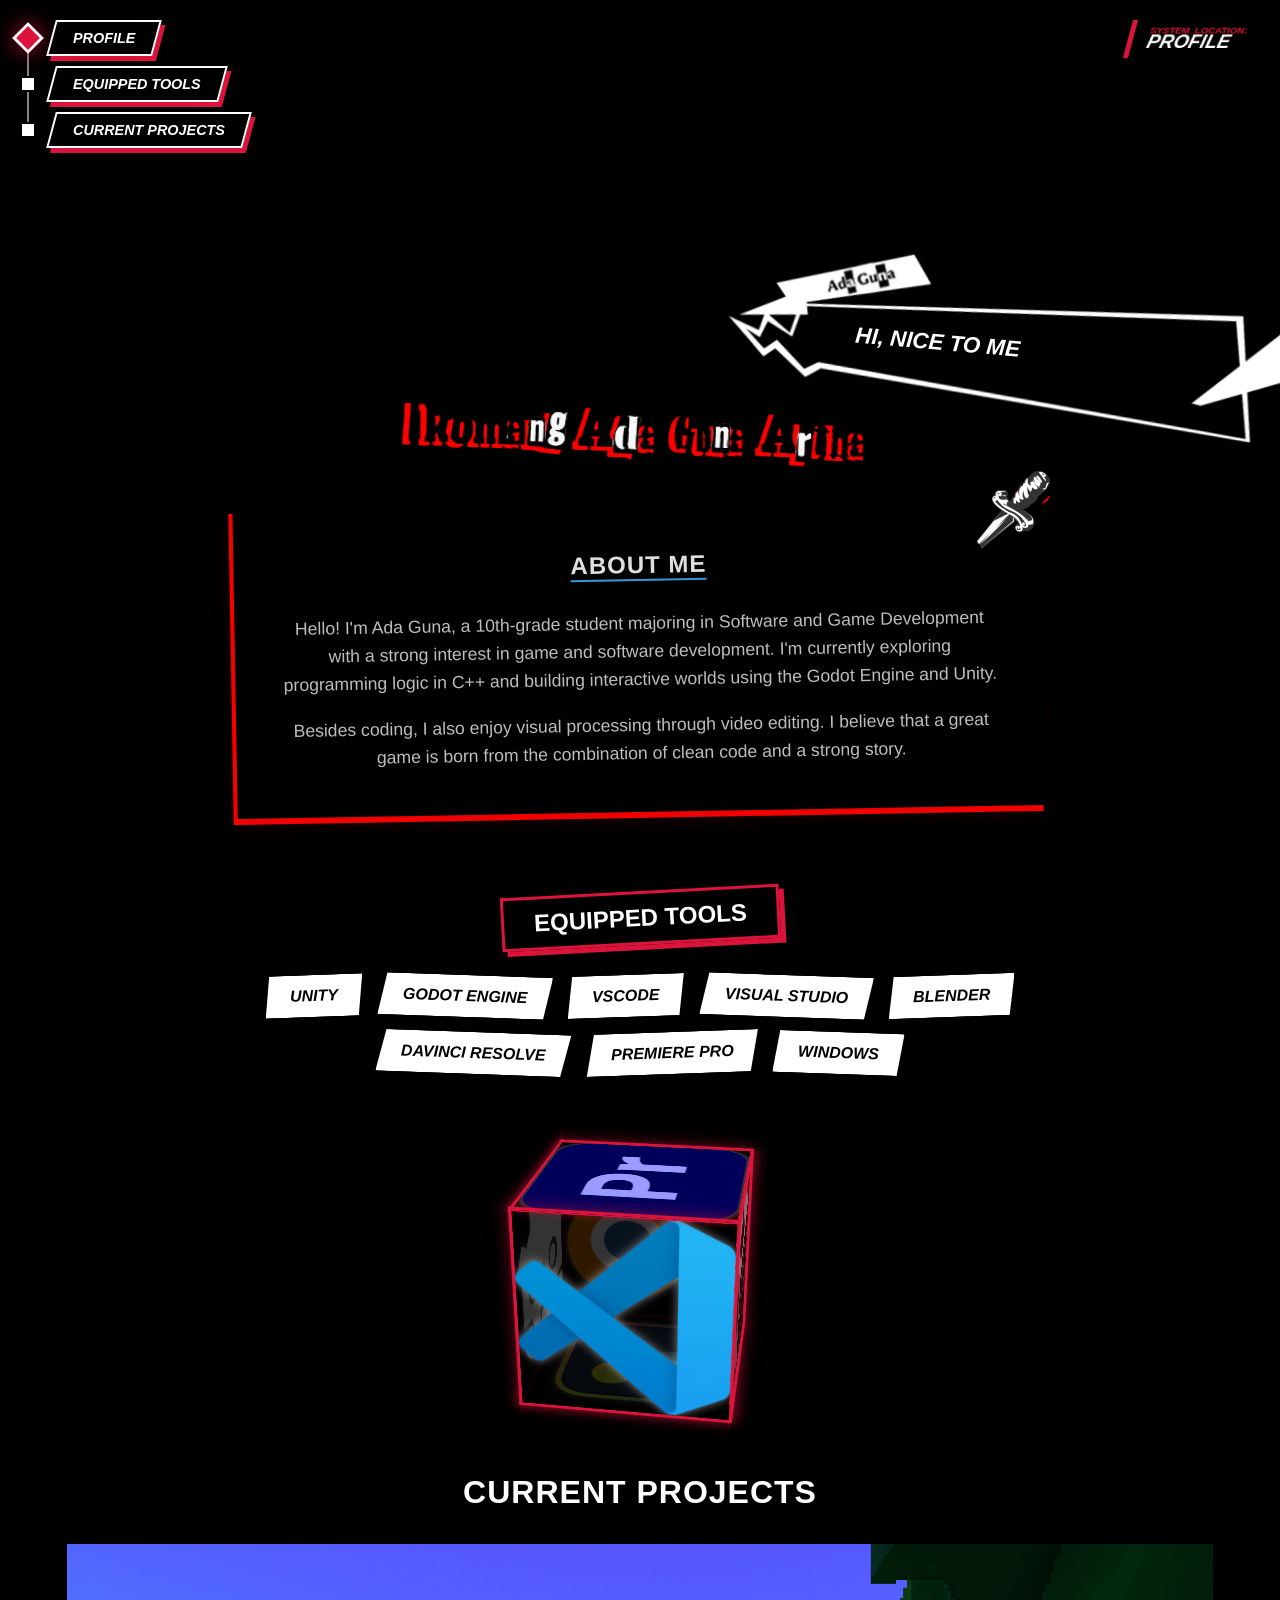
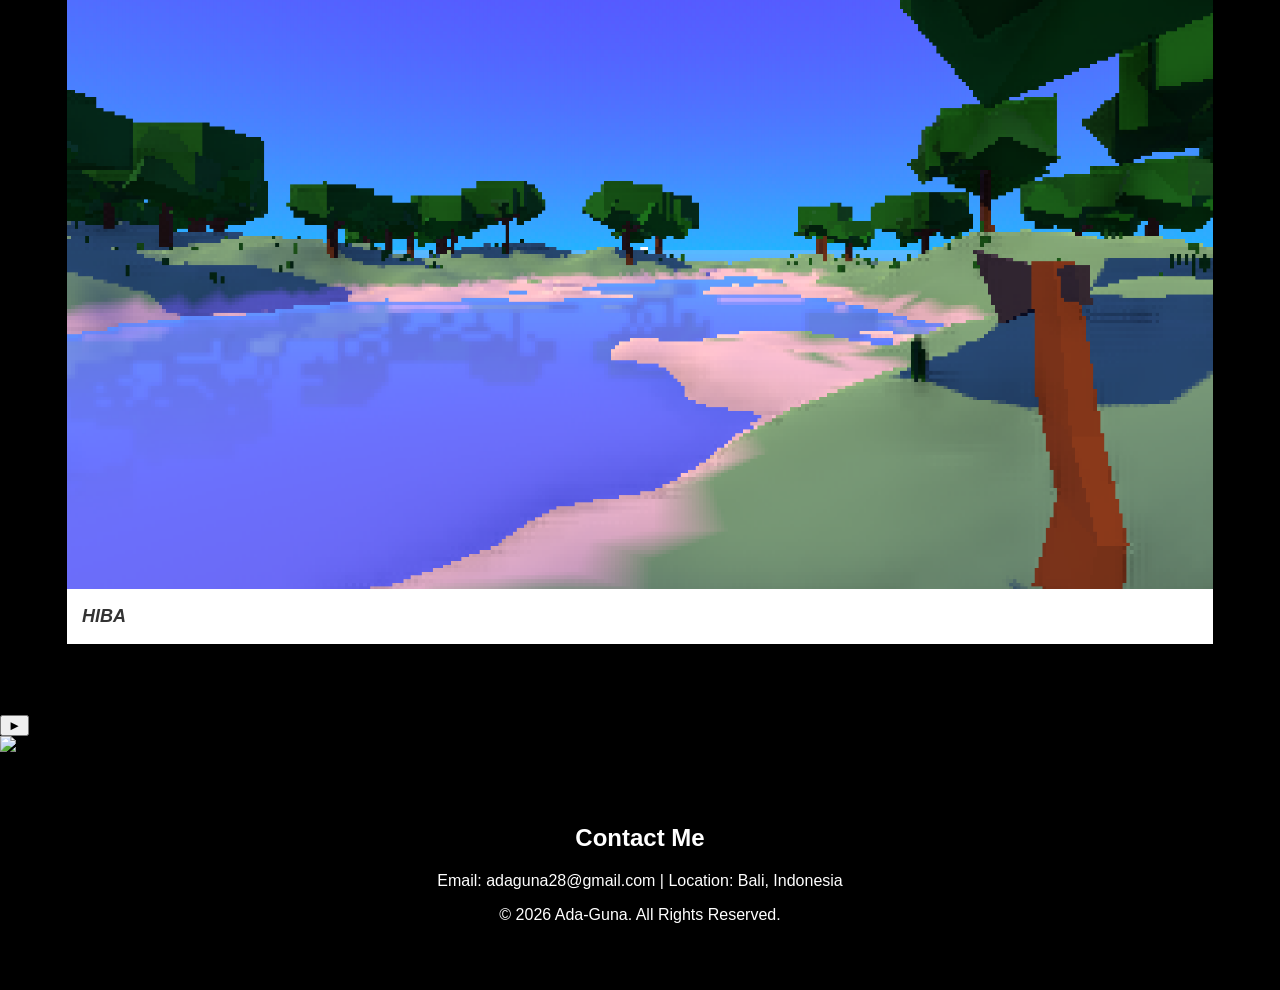
==== index.html @ 2767dec0 "Update index.html" ====
<!DOCTYPE html>
<html lang="en">
<head>
    <meta charset="UTF-8">
    <meta name="viewport" content="width=device-width, initial-scale=1.0, maximum-scale=1.0, user-scalable=no">
    <title>AboutAdaGuna</title>
    <link rel="stylesheet" href="style.css">
    <link rel="icon" type="image" href="assets/dagger.png" />
</head>

<body>    
    <audio id="p5ClickSfx" preload="auto">
        <source src="assets/sfx-p5-select.m4a" type="audio/mp4">
    </audio>

    <div class="p5-menu-toggle" id="menuToggle">
        <span></span>
        <span></span>
        <span></span>
    </div>

    <nav class="p5-navbar" id="p5Navbar">
        <div class="nav-wrapper">
            <div class="nav-line"></div>

            <div class="nav-item-container">
                <div class="nav-dot" data-target="profile"></div>
                <div class="nav-item"><a href="#profile">PROFILE</a></div>
            </div>

            <div class="nav-item-container">
                <div class="nav-dot" data-target="tools"></div>
                <div class="nav-item"><a href="#tools">EQUIPPED TOOLS</a></div>
            </div>

            <div class="nav-item-container">
                <div class="nav-dot" data-target="projects"></div>
                <div class="nav-item"><a href="#projects">CURRENT PROJECTS</a></div>
            </div>
        </div>
    </nav>

    <div class="p5-location-tag">
        <span class="location-label">SYSTEM_LOCATION:</span>
        <span id="currentLocation" class="location-name">PROFILE</span>
    </div>

    <main class="content-push">
        <div id="profile" class="header-container">
            <div class="banner-video-container">
                <video autoplay muted loop playsinline class="banner-video">
                    <source src="assets/banner.mp4" type="video/mp4">
                    Your browser does not support the video tag.
                </video>
                <div class="video-overlay"></div>
            </div>

            <div class="p5-photo-wrapper">
                <img src="assets/photoport.jpeg" alt="Foto Profil Guna" class="foto-profil-p5">
                <img src="assets/bubbleText.png" alt="P5 Text Bubble" class="p5-bubble-image">
                <div id="bubbleTypingText" class="p5-bubble-text-content"></div>
            </div>
        </div>
        
        <img src="assets/myName.png" alt="I Komang Ada Guna Artha" class="namejpeg">
        
        <div class="about-wrapper">
            <img src="assets/dagger.png" alt="P5 Pin" class="p5-pin-image">
            <div class="about-container">
                <h2 class="stats-title">About Me</h2>
                <p class="stats-text">
                    Hello! I'm Ada Guna, a 10th-grade student majoring in Software and Game Development with a strong interest in game and software development.
                    I'm currently exploring programming logic in C++ and building interactive worlds using the Godot Engine and Unity.
                </p>
                <p class="stats-text">
                    Besides coding, I also enjoy visual processing through video editing. I believe that a great game is born from the combination of clean code and a strong story.
                </p>
            </div>
        </div>

        <div id="tools" class="tools-section">
            <h2 class="tools-title">EQUIPPED TOOLS</h2>
    
            <div class="tools-grid">
                <div class="tool-item" data-info="3D World Building" data-url="https://unity.com/">Unity</div>
                <div class="tool-item" data-info="Advanced Game Logic" data-url="https://godotengine.org/">Godot Engine</div>
                <div class="tool-item" data-info="Web Development" data-url="https://code.visualstudio.com/">VSCode</div>
                <div class="tool-item" data-info="For Code Editing" data-url="https://visualstudio.microsoft.com/">Visual Studio</div>
                <div class="tool-item" data-info="For 3D Modeling" data-url="https://www.blender.org/">Blender</div>
                <div class="tool-item" data-info="For Color Grading" data-url="https://www.blackmagicdesign.com/products/davinciresolve">DaVinci Resolve</div>
                <div class="tool-item" data-info="For Video Editing" data-url="https://www.adobe.com/products/premiere.html">Premiere Pro</div>
                <div class="tool-item" data-info="Main Environment" data-url="https://www.microsoft.com/windows">Windows</div>
            </div>

            <div class="scene">
                <div class="cube">
                    <div class="face front"><img src="assets/unity.png" alt="Unity Logo"></div>
                    <div class="face back"><img src="assets/godot.png" alt="Godot Logo"></div>
                    <div class="face right"><img src="assets/blender.png" alt="blender Logo"></div>
                    <div class="face left"><img src="assets/vscode.png" alt="VSCode Logo"></div>
                    <div class="face top"><img src="assets/premiere.png" alt="Premiere Logo"></div>
                    <div class="face bottom"><img src="assets/davinci.png" alt="DaVinci Logo"></div>
                </div>
            </div>
        </div>

        <div id="projects" class="projects-section">
            <h2 class="section-title">Current Projects</h2>
            <div class="projects-grid">
                <div class="project-card">
                    <div class="project-thumbnail">
                        <img src="assets/projectroguelike.png" alt="Thumbnail Proyek 1">
                    </div>

                    <div class="project-info">
                        <div class="project-title-wrapper">
                            <h3 class="project-title">HIBA</h3>
                            <span class="project-percentage">38%</span>
                        </div>
                    </div>
                </div>
            </div>
        </div>

        <div id="projectModal" class="modal">
            <div class="modal-content">
                <span class="close-button">&times;</span>
        
                <div class="modal-image-container">
                    <img id="modalImg" src="projectroguelike.png" alt="Project Screenshot">
                </div>

                <h2 id="modalTitle">Judul Proyek</h2>
                <p id="modalDescription">Deskripsi lengkap proyek akan muncul di sini.</p>
            </div>
        </div>

        <div class="music-box" id="musicBoxContainer">
            <audio id="musicPlayer" src="assets/beneath-the-mask-instrumental-version.mp3" loop></audio>
            
            <div class="music-info-p5">
                <span class="music-status-tag">NOW PLAYING</span>
                <span class="music-title-text">Beneath the Mask</span>
            </div>
            
            <button id="playPauseButton">►</button>

            <div class="music-disc-p5">
                <img src="assets/P5OST.webp" alt="Vinyl Disc" class="disc-image">
            </div>
        </div>
    </main> 

    <footer id="contact">
        <h2>Contact Me</h2>
        <p>Email: adaguna28@gmail.com | Location: Bali, Indonesia</p>
        <p>&copy; 2026 Ada-Guna. All Rights Reserved.</p>
    </footer>

    <script src="script.js"></script>
</body>
</html>
---- style.css ----
html, body {
    max-width: 100%;
    overflow-x: hidden;
    position: relative;
    height: auto;
    margin: 0;
}

.content-push {
    width: 100%;
    overflow-x: hidden;
}

html, body, .content-push, .main-container {
    -ms-overflow-style: none;  
    scrollbar-width: none;    
}

body {
    background-color: #000000;
    background-image: url('assets/tokyo-rainy-night.gif');
    background-size: cover; 
    background-position: center 20px;
    background-repeat: no-repeat;
    background-attachment: fixed;
    font-family: 'Segoe UI', Tahoma, Geneva, Verdana, sans-serif;
    display: block; 
    overflow-x: hidden;
    overflow-y: auto;
    scrollbar-width: none;
    -ms-overflow-style: none;

    -webkit-user-select: none;
    -moz-user-select: none;
    -ms-user-select: none;
    user-select: none;
}

body::-webkit-scrollbar {
    display: none;
}

#profile, #tools, #projects {
    scroll-margin-top: 80px; 
}

.p5-navbar {
    position: fixed;
    top: 20px;
    left: 20px;
    z-index: 9999; 
    display: flex;
    flex-direction: column;
    gap: 10px;
}

.nav-wrapper {
    position: relative;
    display: flex;
    flex-direction: column;
    gap: 10px; 
}

.nav-line {
    position: absolute;
    left: 6px; 
    top: 10px;
    bottom: 10px;
    width: 3px;
    background: #fff; 
    z-index: -1;
}

.nav-item {
    background: #000;
    padding: 8px 20px;
    transform: skewX(-15deg); 
    border: 2px solid #fff;
    transition: all 0.2s ease;
    box-shadow: 5px 5px 0 #dc143c; 
}

.nav-item a {
    text-decoration: none;
    color: #fff;
    font-weight: bold;
    font-style: italic;
    font-size: 0.9rem;
    display: block;
    transform: skewX(15deg); 
}

.nav-item:hover {
    background: #dc143c; 
    transform: skewX(-15deg) scale(1.1);
    box-shadow: 7px 7px 0 #fff;
}

.nav-item-container {
    display: flex;
    align-items: center;
    gap: 15px;
}

.nav-dot {
    width: 12px;
    height: 12px;
    background: #fff;
    border: 2px solid #000;
    transform: rotate(0deg); 
    transition: all 0.4s cubic-bezier(0.175, 0.885, 0.32, 1.275); 
    flex-shrink: 0;
}

.nav-dot.active {
    background: #dc143c;
    border-color: #fff;
    box-shadow: 0 0 15px rgba(220, 20, 60, 0.8);
    transform: rotate(45deg) scale(1.4); 
}

.nav-line {
    position: absolute;
    left: 6.5px; 
    top: 15px;
    bottom: 15px;
    width: 2px;
    background: #fff;
    z-index: -1;
    opacity: 0.5; 
}

.nav-item {
    margin: 0; 
}

html {
    scroll-behavior: smooth;
}

.p5-location-tag {
    position: fixed;
    top: 20px;
    right: 20px; 
    z-index: 9998;
    background: #000;
    color: #fff;
    padding: 5px 15px;
    transform: skewX(-15deg);
    border-left: 5px solid #dc143c;
    box-shadow: 4px 4px 0 rgba(0,0,0,0.5);
    font-family: 'Segoe UI', Tahoma, sans-serif;
    pointer-events: none; 
}

.location-label {
    font-size: 0.6rem;
    color: #dc143c;
    font-weight: bold;
    display: block;
    margin-bottom: -5px;
}

.location-name {
    font-size: 1.2rem;
    font-weight: 900;
    font-style: italic;
    text-transform: uppercase;
}

.project-info {
    padding: 0; 
    background: #fff;
}

.project-title-wrapper {
    position: relative;
    display: flex;
    justify-content: space-between;
    align-items: center;
    background: #fff;
    overflow: hidden;
    transition: all 0.3s ease;
}

.project-title {
    position: relative;
    z-index: 2;
    color: #000;
    margin: 0;
    font-weight: 900;
    font-style: italic;
    transition: color 0.3s ease;
}

.project-percentage {
    position: relative;
    z-index: 2;
    font-weight: 900;
    color: #dc143c;
    font-style: italic;
    opacity: 0; 
    transform: translateX(20px);
    transition: all 0.3s ease;
}

.project-title-wrapper::before {
    content: '';
    position: absolute;
    top: 0;
    left: -100%; 
    width: 38%;  
    height: 100%;
    background: #dc143c;
    transform: skewX(-15deg);
    transition: all 0.5s cubic-bezier(0.19, 1, 0.22, 1);
    z-index: 1;
}

.project-card:hover .project-title-wrapper::before {
    left: -5%; 
}

.project-card:hover .project-title {
    color: #fff; 
}

.project-card:hover .project-percentage {
    opacity: 1;
    transform: translateX(0);
}


.project-card {
    border: 3px solid #000;
    box-shadow: 8px 8px 0 #000;
    transition: all 0.3s ease;
}

.project-card:hover {
    box-shadow: 12px 12px 0 #dc143c;
    transform: translate(-4px, -4px);
}

.p5-menu-toggle {
    display: none; 
    position: fixed;
    top: 20px;
    left: 20px;
    z-index: 10000;
    cursor: pointer;
    background: #dc143c;
    padding: 10px;
    border: 2px solid #fff;
    box-shadow: 4px 4px 0 #000;
}

.p5-menu-toggle span {
    display: block;
    width: 25px;
    height: 3px;
    background: #fff;
    margin: 5px 0;
    transition: 0.3s;
}

.content-push {
    flex: 1 0 auto;
}

footer {
    flex-shrink: 0;
    width: 100%;
}

.namejpeg {
    width: 490px;
    height: auto;
    display: block;
    margin-left: auto;
    margin-right: auto;
    margin-top: 100px;
    transform: rotate(2deg);
    filter: drop-shadow(-6px 4px 0 #ff0000);
}

.header-container {
    position: relative;
    width: 100%;
    text-align: center;
    margin-bottom: 70px;
    position: relative;
}

.about-wrapper {
    position: relative;
    width: 100%; 
    max-width: 900px;
    margin: 40px auto;
    display: block;
    filter: drop-shadow(-4px 6px 0 #ff0000);
}

.p5-pin-image {
    position: absolute;
    top: -30px; 
    right: 40px;
    width: 80px;
    height: auto;
    z-index: 100;
    filter: drop-shadow(5px 5px 0 #000);
    pointer-events: none;
}

.about-container {
    margin: 0;
    width: 100%;
    background: #000000;
    transform: rotate(-1deg);
    box-shadow: 10px 10px 0 #dc143c;
}

.title {
    margin-top: 85px;
    margin-bottom: 10px;
}

.banner {
    width: 100%;
    height: 200px;
    background-image: url('anime-tyan.gif');
    background-size: cover;
    background-position: center;
    background-repeat: no-repeat;
    box-shadow: 0px 10px 25px rgba(0, 0, 0, 0.4);
}

.banner-video-container {
    width: 100%;
    height: 300px; 
    position: relative;
    overflow: hidden;
    box-shadow: 0px 10px 25px rgba(0, 0, 0, 0.4);
}

.banner-video {
    width: 100%;
    height: 100%;
    object-fit: cover; 
    display: block;
}

.video-overlay {
    position: absolute;
    top: 0;
    left: 0;
    width: 100%;
    height: 100%;
    background: linear-gradient(to bottom, rgba(0,0,0,0.3), rgba(0,0,0,0.6));
    z-index: 1;
}

.p5-photo-wrapper {
    position: absolute;
    bottom: -90px;
    left: 50%;
    transform: translateX(-50%) rotate(-5deg);
    width: 250px;
    height: 250px;
    z-index: 20;
}

.p5-bubble-text-content {
    position: absolute;
    top: 240px;   
    right: -530px;
    width: 450px; 
    color: #ffffff;   
    font-weight: 900;
    font-style: italic;
    font-size: 1.4rem;
    text-transform: uppercase;
    line-height: 1.2;
    z-index: 10;
    pointer-events: none;
    transform: rotate(10deg); 
    text-align: left;
}

.about-container {
    background: rgb(0, 0, 0);
    padding: 30px 5%;
    border-radius: 0px;
    width: 80%;
    max-width: 900px;
    min-width: 300px;
    margin: 20px auto;
    text-align: center;
    box-shadow: 0 4px 15px rgba(0,0,0,0.1);
    transition: width 0.3s ease; 
}

.stats-title {
    color: #dfdfdf;
    margin-bottom: 10px;
    text-transform: uppercase;
    letter-spacing: 1px;
    border-bottom: 2px solid #3498db;
    display: inline-block;
}

.stats-text {
    line-height: 1.6;
    color: #bdbdbd;
    font-size: 1.1rem;
    margin-bottom: 15px;
    word-wrap: break-word;
}

.projects-section {
    width: 90%;
    max-width: 1200px;
    margin: 50px auto;
    text-align: center;
}

.section-title {
    font-size: 32px;
    color: #ffffff;
    margin-bottom: 30px;
    text-transform: uppercase;
    letter-spacing: 1px;
}

.projects-grid {
    display: grid;
    grid-template-columns: repeat(auto-fit, minmax(300px, 1fr));
    gap: 20px;
}

.project-card {
    background: #ffffff;
    border-radius: 0px;
    overflow: hidden;
    box-shadow: 0 4px 10px rgba(0,0,0,0.08);
    transition: transform 0.3s ease, box-shadow 0.3s ease;
    cursor: pointer;
}

.project-card:hover {
    transform: translateY(-5px);
    box-shadow: 0 10px 25px rgba(0,0,0,0.15);
}

.project-thumbnail {
    width: 100%;
    aspect-ratio: 16 / 9;
    overflow: hidden;
}

.project-thumbnail img {
    width: 100%;
    height: 100%;
    object-fit: cover;
    transition: transform 0.3s ease;
}

.project-card:hover .project-thumbnail img {
    transform: scale(1.05);
}

.project-info {
    padding: 15px;
    text-align: left;
}

.project-title {
    font-size: 18px;
    color: #333;
    margin: 0;
    font-weight: 600;
    line-height: 1.4;
    display: -webkit-box;
    -webkit-box-orient: vertical;
    -webkit-line-clamp: 2;
    line-clamp: 2;
    overflow: hidden;
}

.modal-image-container {
    width: 100%;
    margin-bottom: 20px;
    border: 3px solid #dc143c; 
    box-shadow: 5px 5px 0 #000;
    overflow: hidden;
    background: #000;
}

#modalImg {
    width: 100%;
    height: auto;
    display: block;
    object-fit: cover;
}

#modalTitle {
    font-family: 'Segoe UI', sans-serif;
    color: #000000;
    margin-top: 10px;
    border-bottom: 2px solid #000;
    display: inline-block;
}

.scene {
    position: relative; 
    margin: 100px auto; 
    width: 200px;
    height: 200px;
    perspective: 1000px;
    cursor: grab;
    z-index: 5; 
    top: 0;
    left: 0;
    transform: none; 
}

.scene:active {
    cursor: grabbing;
}

.content-push {
    width: 100%;
    display: block; 
}

.face {
    user-select: none;
}

.cube {
    width: 100%;
    height: 100%;
    position: absolute; 
    transform-style: preserve-3d;
    display: flex;
    align-items: center;
}

.face {
    position: absolute;
    width: 200px;
    height: 200px;
    border: 3px solid #dc143c; 
    background: rgba(0, 0, 0, 0.8); 
    display: flex;
    justify-content: center;
    align-items: center;
    overflow: hidden; 
    box-shadow: 0 0 15px rgba(220, 20, 60, 0.5);
    user-select: none;
    -webkit-user-drag: none;
}

.face img {
    max-width: 100%;  
    max-height: 100%;
    object-fit: contain; 
    filter: drop-shadow(0 0 5px rgba(255, 255, 255, 0.5));
}

.front  { transform: rotateY(  0deg) translateZ(100px); }
.back   { transform: rotateY(180deg) translateZ(100px); }
.right  { transform: rotateY( 90deg) translateZ(100px); }
.left   { transform: rotateY(-90deg) translateZ(100px); }
.top    { transform: rotateX( 90deg) translateZ(100px); }
.bottom { transform: rotateX(-90deg) translateZ(100px); }

.modal {
    display: none;
    position: fixed;
    z-index: 100;
    left: 0;
    top: 0;
    width: 100%;
    height: 100%;
    background-color: rgba(0, 0, 0, 0.7);
    backdrop-filter: blur(5px);
}

.modal::-webkit-scrollbar {
    display: none;
}

.modal-content {
    background-color: rgb(221, 0, 0);
    margin: 10% auto;
    padding: 30px;
    border-radius: 0px;
    width: 80%;
    max-width: 600px;
    position: relative;
    box-shadow: 0 5px 30px rgba(0,0,0,0.3);
    text-align: left;
}

.close-button {
    position: absolute;
    right: 20px;
    top: 10px;
    font-size: 28px;
    font-weight: bold;
    cursor: pointer;
    color: #aaa;
}

.close-button:hover {
    color: black;
}

footer {
    background: #000000;
    color: white;
    padding: 50px 0;
    text-align: center;
}

.p5-photo-wrapper {
    position: absolute;
    bottom: -90px;
    left: 50%;
    transform: translateX(-50%) rotate(-5deg);
    width: 250px;
    height: 250px;
    z-index: 20;
}

.foto-profil-p5 {
    width: 150px;
    height: 150px;
    object-fit: cover;
    border-radius: 100%;
    position: absolute; 
    top: 80px;      
    left: 50%;          
    transform: translateX(-50%); 
    box-shadow: 0px 10px 25px rgba(0, 0, 0, 0.3);
    transition: transform 0.3s ease, box-shadow 0.3s ease;
    z-index: 10;       
}

.foto-profil-p5:hover {
    transform: translateX(-50%) scale(1.05);
    box-shadow: 0px 15px 30px rgba(0, 0, 0, 0.4);
}

.p5-bubble-image {
    position: absolute;
    top: 150px;
    right: -550px;
    width: 600px;
    height: auto;
    z-index: 5;
    transform: rotate(10deg); 
    filter: drop-shadow(5px 5px 0 #000);
}

#tools {
    min-height: 5vh; 
    flex-direction: column;
    justify-content: center;
    scroll-margin-top: 100px;
}

#profile, #projects {
    scroll-margin-top: 100px;
}

.tools-section {
    width: 90%;
    max-width: 900px;
    margin: 60px auto;
    text-align: center;
}

.tools-title {
    color: #fff;
    background: #000;
    display: inline-block;
    padding: 10px 30px;
    transform: rotate(-3deg);
    border: 3px solid #dc143c;
    margin-bottom: 30px;
    font-size: 1.5rem;
    box-shadow: 5px 5px 0 #dc143c;
}

.tools-grid {
    display: flex;
    flex-wrap: wrap;
    justify-content: center;
    gap: 15px;
}

.tool-item {
    background: #fff;
    color: #000;
    padding: 12px 25px;
    font-weight: bold;
    text-transform: uppercase;
    font-style: italic;
    clip-path: polygon(5% 0%, 100% 0%, 95% 100%, 0% 100%);
    position: relative; 
    display: inline-block; 
    cursor: help;
    transform: rotate(calc(var(--r, 0) * 1deg));
    transition: all 0.2s ease;
}

.tool-item:nth-child(odd) { transform: rotate(-2deg); --r: -2; }
.tool-item:nth-child(even) { transform: rotate(2deg); --r: 2; }

.tool-item:hover {
    background: #dc143c;
    color: #fff;
    transform: scale(1.1) rotate(0deg);
    z-index: 99999;
}

.tool-item::after {
    content: attr(data-info);
    position: absolute;
    bottom: 110%;
    left: 50%;
    background: #dc143c !important; 
    color: white !important;
    padding: 10px 20px;
    font-size: 0.85rem;
    font-weight: bold;
    font-style: normal;
    white-space: nowrap;
    border: 3px solid white;
    box-shadow: 6px 6px 0 #ffffff;
    z-index: 999999;
    pointer-events: none;
    opacity: 0;
    visibility: hidden;
    display: block !important;
    transform: translateX(-50%) translateY(10px) scale(0);
    transition: all 0.3s cubic-bezier(0.175, 0.885, 0.32, 1.275);
}

.tool-item:hover::after {
    opacity: 1 !important;
    visibility: visible !important;
    transform: translateX(-50%) translateY(0) rotate(2deg) scale(1) !important;
}

.tool-item:active {
    transform: scale(0.9) rotate(var(--r)); 
    background: #fff;
    color: #dc143c;
}

.tool-item::before {
    content: '';
    position: absolute;
    bottom: 100%;
    left: 50%;
    transform: translateX(-50%) scale(0);
    border-width: 12px 12px 0 12px;
    border-style: solid;
    border-color: white transparent transparent transparent;
    transition: transform 0.2s ease;
    z-index: 999999;
    opacity: 0;
}

.tool-item:hover::before {
    opacity: 1;
    transform: translateX(-50%) translateY(-5px) scale(1);
}

@media (max-width: 600px) {
    .p5-bubble-text-content {
        top: 86px;
        right: -230px;
        width: 230px;
        font-size: 0.5rem;
    }
    
    .p5-location-tag {
        opacity: 0%;
    }

    .header-container {
        overflow: hidden; 
        width: 100%;
    }

    .p5-bubble-image {
        right: -150px; 
        max-width: 200px;
    }

    .p5-menu-toggle {
        display: block !important;
        margin-top: 120px;
    }

    .p5-location-tag {
        top: auto;
        bottom: 20px; 
        right: 10px;
        transform: skewX(-10deg) scale(0.8);
    }

    .p5-navbar {
        display: flex !important; 
        margin-top: 120px;
        left: -350px !important; 
        top: 80px; 
        transition: all 0.4s cubic-bezier(0.175, 0.885, 0.32, 1.275);
        z-index: 9999;
    }

    .p5-navbar.active {
        left: 20px !important; 
    }

    .p5-menu-toggle.active span:nth-child(1) { transform: rotate(-45deg) translate(-5px, 6px); }
    .p5-menu-toggle.active span:nth-child(2) { opacity: 0; }
    .p5-menu-toggle.active span:nth-child(3) { transform: rotate(45deg) translate(-5px, -6px); }

    body {
        background-size: 2000px; 
        overflow-x: hidden;
        background-position: center 10%;
    }

    .namejpeg {
        width: 90%; 
        margin-top: 50px;
    }

    .p5-bubble-image {
        width: 290px;
        right: -160px;
        top: 50px;
    }

    .p5-photo-wrapper {
        width: 180px;
        height: 180px;
        bottom: -60px;
    }

    .foto-profil-p5 {
        width: 110px;
        height: 110px;
        top:-20px;
    }

    .about-wrapper {
        width: 92%;
        margin-top: 100px;
    }

    .p5-pin-image {
        width: 50px;
        right: 10px;
        top: -20px;
    }

    .about-container {
        padding: 50px 20px 20px 20px;
    }

    .projects-grid {
        grid-template-columns: 1fr;
    }
}
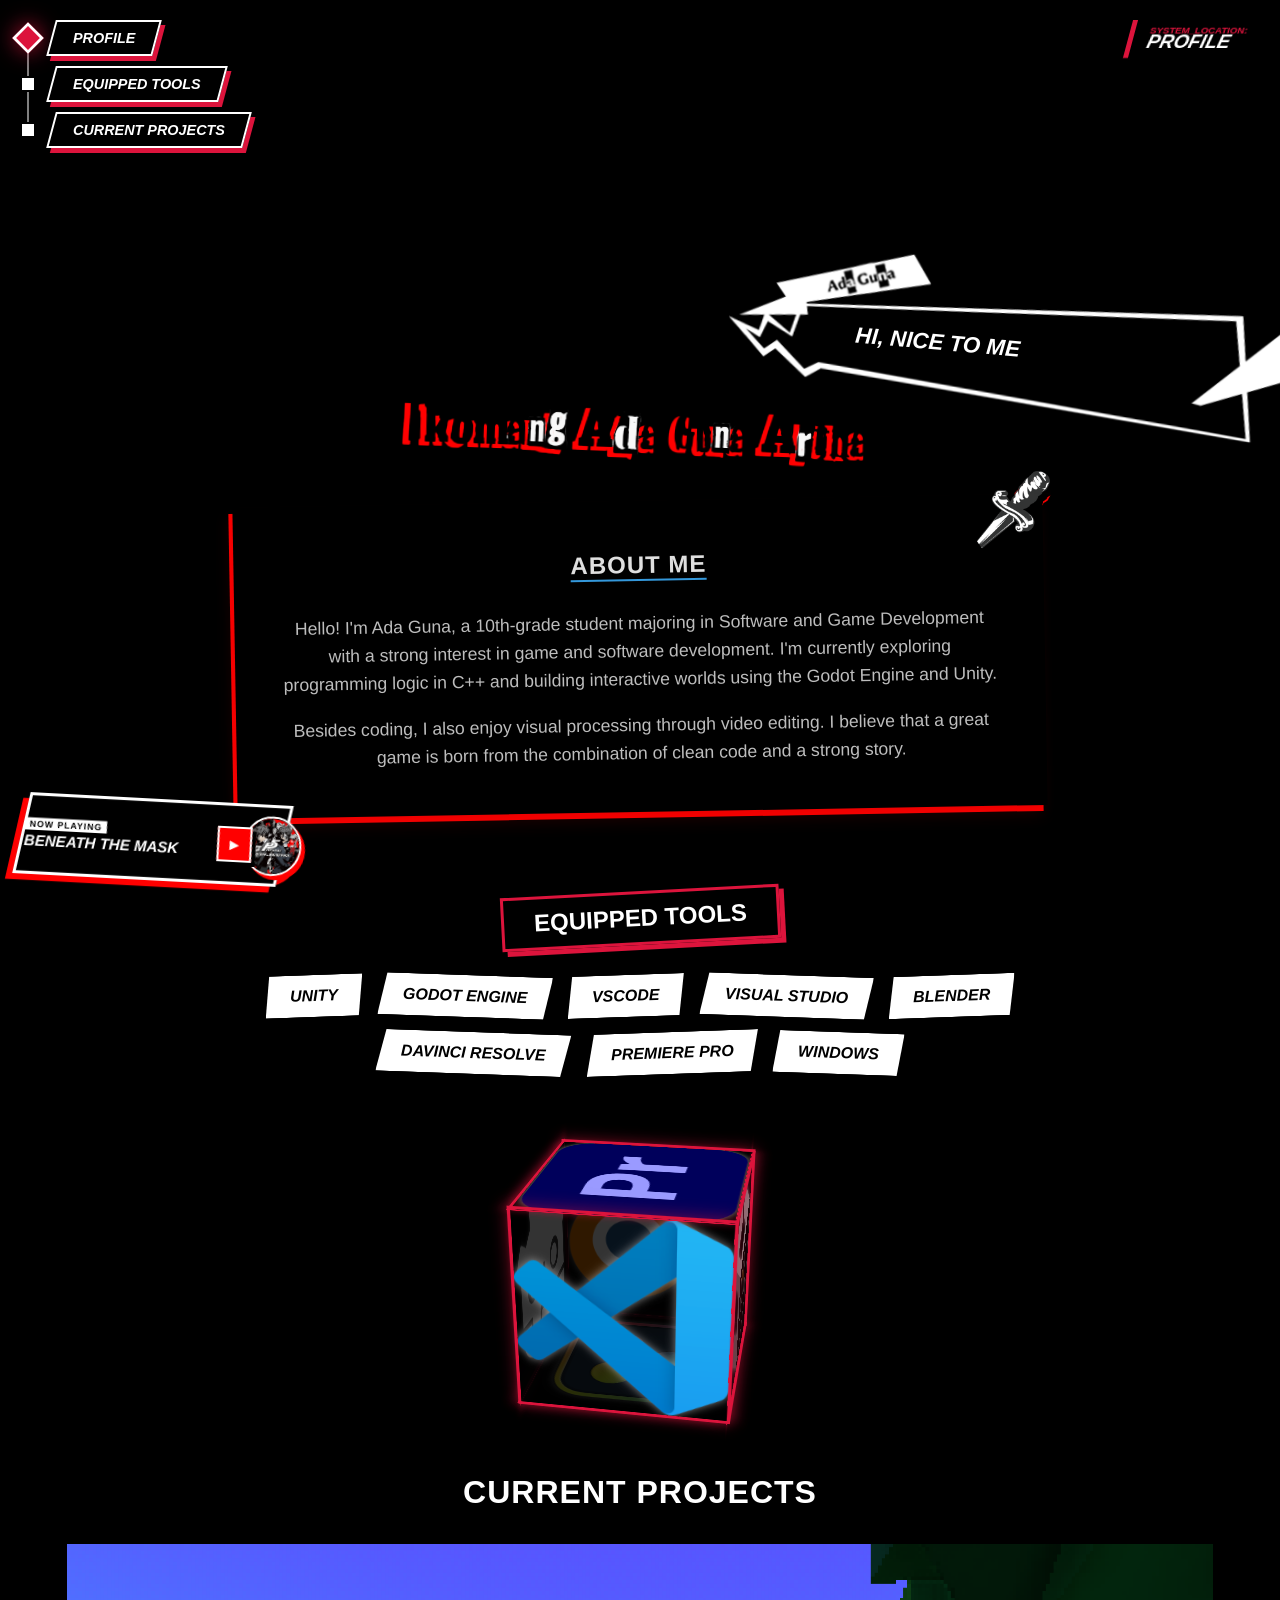
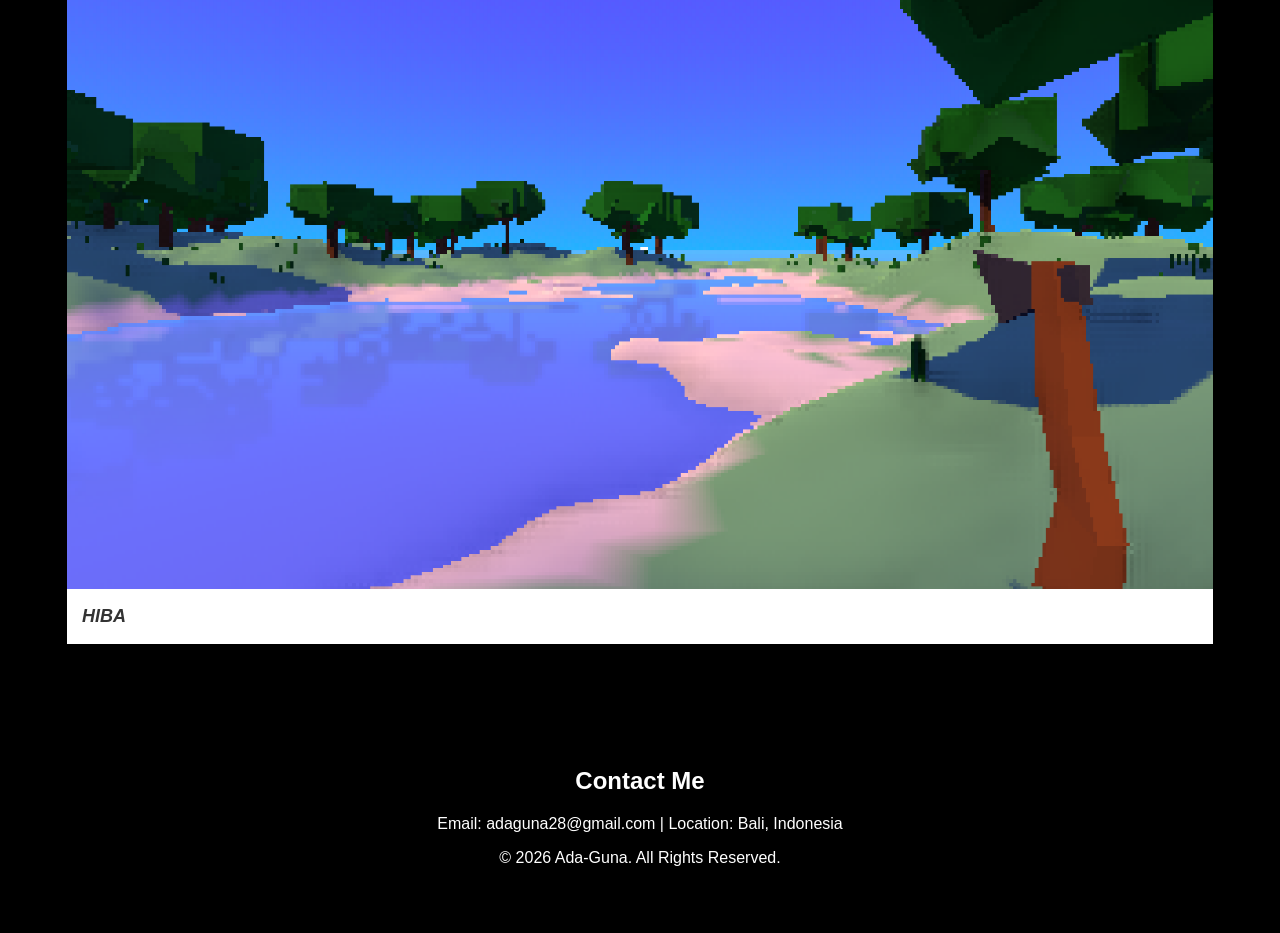
==== commit 097bd61d: "Update index.html" ====
--- a/index.html
+++ b/index.html
@@ -115,7 +115,7 @@
                     <div class="project-info">
                         <div class="project-title-wrapper">
                             <h3 class="project-title">HIBA</h3>
-                            <span class="project-percentage">38%</span>
+                            <span class="project-percentage">43%</span>
                         </div>
                     </div>
                 </div>
--- a/style.css
+++ b/style.css
@@ -44,6 +44,143 @@
     scroll-margin-top: 80px; 
 }
 
+.container {
+    width: 80%;
+    margin: 0 auto;
+    padding: 20px;
+    background-color: #37475f;
+    border-radius: 8px;
+    box-shadow: 0 0 10px rgba(0, 0, 0, 0.1);
+}
+
+/* Musik Box Utama */
+.music-box {
+    position: fixed;
+    bottom: 20px;
+    left: 20px;
+    width: 210px;
+    height: 75px;
+    background-color: #000000; /* Diubah ke hitam agar teks merah/putih lebih kontras */
+    cursor: pointer;
+    transform: skewX(-10deg) rotate(3deg); /* Menggunakan skew khas Persona 5 */
+    filter: drop-shadow(-6px 6px 0 #ff0000);
+    border: #ffffff 3px solid;
+    z-index: 9999;
+    display: flex;
+    align-items: center;
+    padding-right: 50px;
+    transition: all 0.2s ease;
+}
+
+.music-disc-p5 {
+    position: absolute;
+    right: -20px; /* Sengaja dikeluarkan dari batas box ala P5 */
+    top: 50%;
+    transform: translateY(-50%) skewX(10deg); /* Counter-skew agar bulat sempurna */
+    width: 55px;
+    height: 55px;
+    background-color: #000; /* Lapisan dasar hitam berbentuk lingkaran */
+    border: 2px solid #ffffff;
+    border-radius: 50%;
+    box-shadow: 4px 4px 0 #ff0000;
+    overflow: hidden;
+    display: flex;
+    justify-content: center;
+    align-items: center;
+    z-index: 5;
+    pointer-events: none; /* Biar klik menembus ke kontainer utama */
+}
+
+.disc-image {
+    width: 100%;
+    height: 100%;
+    object-fit: cover;
+    border-radius: 50%;
+    /* Menggunakan animasi bernama p5DiscRotate, durasi 4 detik, konstan berputar */
+    animation: p5DiscRotate 4s linear infinite;
+    animation-play-state: paused; /* Default awal dijeda sampai musik berputar */
+}
+
+@keyframes p5DiscRotate {
+    0% {
+        transform: rotate(0deg);
+    }
+    100% {
+        transform: rotate(360deg);
+    }
+}
+
+.music-box:hover {
+    transform: skewX(-10deg) rotate(3deg) scale(1.03);
+    filter: drop-shadow(-8px 8px 0 #dc143c);
+}
+
+/* Kontainer Informasi Musik (Counter-Skew agar teks tetap terbaca) */
+.music-info-p5 {
+    transform: skewX(10deg); 
+    display: flex;
+    flex-direction: column;
+    justify-content: center;
+    font-family: 'Segoe UI', Tahoma, sans-serif;
+    width: 160px;
+}
+
+/* Tag Status Kecil di Atas Judul */
+.music-status-tag {
+    font-size: 0.55rem;
+    color: #000000;
+    background-color: #ffffff;
+    font-weight: 900;
+    padding: 1px 5px;
+    width: fit-content;
+    margin-bottom: 2px;
+    letter-spacing: 1px;
+}
+
+/* Teks Judul Lagu */
+.music-title-text {
+    color: #ffffff;
+    font-weight: 900;
+    font-style: italic;
+    font-size: 0.95rem;
+    text-transform: uppercase;
+    white-space: nowrap;
+    overflow: hidden;
+    text-overflow: ellipsis;
+}
+
+/* Tombol Play/Pause */
+#playPauseButton {
+    width: 35px;
+    height: 35px;
+    background-color: #ff0000;
+    color: #ffffff;
+    border: 2px solid #ffffff;
+    font-weight: bold;
+    font-size: 1rem;
+    cursor: pointer;
+    position: absolute;
+    right: 30px; /* Sengaja ditabrakkan ke ujung kanan khas UI P5 */
+    top: 50%;
+    transform: translateY(-50%) skewX(10deg);
+    box-shadow: 4px 4px 0 #000000;
+    transition: all 0.1s ease;
+    display: flex;
+    justify-content: center;
+    align-items: center;
+    z-index: 10;
+}
+
+#playPauseButton:hover {
+    background-color: #ffffff;
+    color: #ff0000;
+    box-sizing: border-box;
+}
+
+#playPauseButton:active {
+    transform: translateY(-50%) skewX(10deg) translate(2px, 2px);
+    box-shadow: 2px 2px 0 #000000;
+}
 .p5-navbar {
     position: fixed;
     top: 20px;
@@ -209,7 +346,7 @@
     position: absolute;
     top: 0;
     left: -100%; 
-    width: 38%;  
+    width: 43%;  
     height: 100%;
     background: #dc143c;
     transform: skewX(-15deg);
@@ -793,7 +930,6 @@
     }
 
     .header-container {
-        overflow: hidden; 
         width: 100%;
     }
 
@@ -827,6 +963,23 @@
         left: 20px !important; 
     }
 
+    .music-box {
+        bottom: 90px; /* Taruh sedikit di atas navbar mobile agar tidak bertumpukan */
+        left: 20px;
+        /* SEMBUNYIKAN: Digeser sejauh -350px ke kiri luar layar & dibuat transparan */
+        transform: translateX(-350px) skewX(-10deg); 
+        opacity: 0;
+        pointer-events: none; /* Biar tidak bisa diklik tidak sengaja saat ngumpet */
+    }
+
+    /* MUNCULKAN: Saat tombol garis 3 aktif, kelas .active akan dipasang */
+    .music-box.active {
+        /* Meluncur masuk ke posisi semula dengan efek miring khas P5 */
+        transform: translateX(0) skewX(-10deg); 
+        opacity: 1;
+        pointer-events: auto; /* Aktifkan kembali fungsi kliknya */
+    }
+
     .p5-menu-toggle.active span:nth-child(1) { transform: rotate(-45deg) translate(-5px, 6px); }
     .p5-menu-toggle.active span:nth-child(2) { opacity: 0; }
     .p5-menu-toggle.active span:nth-child(3) { transform: rotate(45deg) translate(-5px, -6px); }
@@ -878,4 +1031,15 @@
     .projects-grid {
         grid-template-columns: 1fr;
     }
-}
+
+    .banner-video-container
+    {
+        height: 190px;
+    }
+
+    .p5-photo-wrapper
+    {
+        top: 130px;
+        z-index: 100000;
+    }
+}
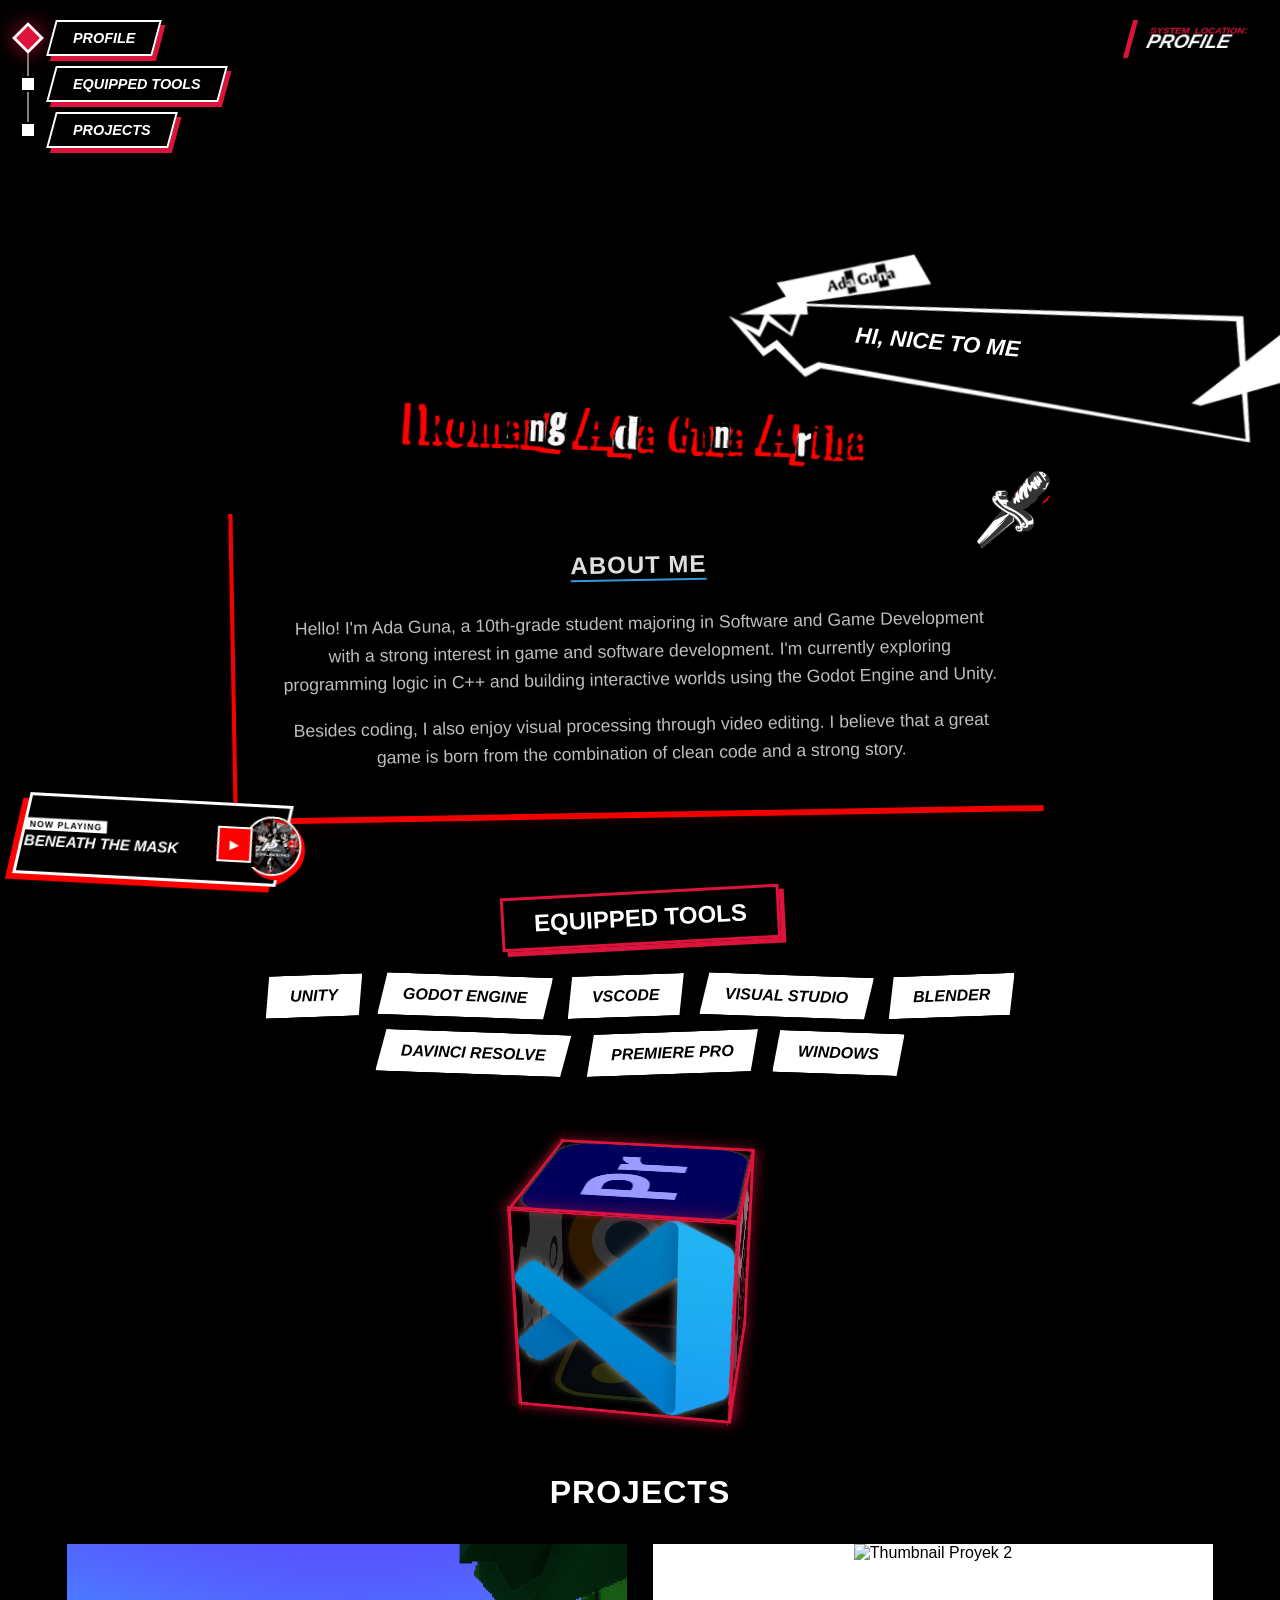
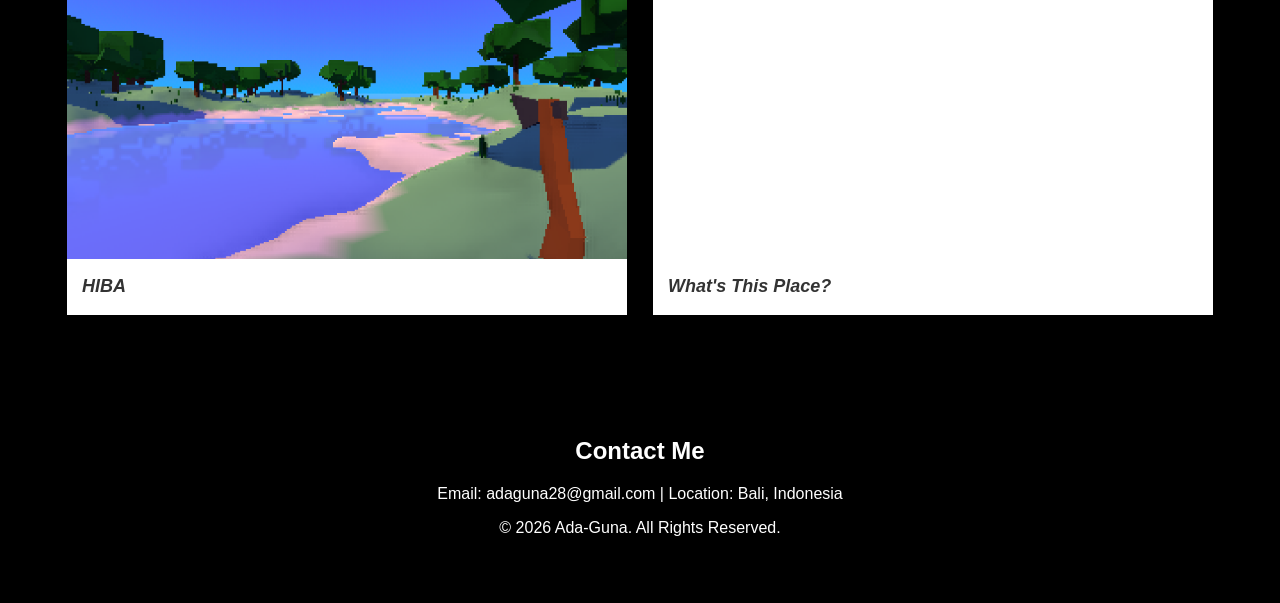
==== commit bcb832e5: "Fix HTML structure and update project details" ====
--- a/index.html
+++ b/index.html
@@ -35,7 +35,7 @@
 
             <div class="nav-item-container">
                 <div class="nav-dot" data-target="projects"></div>
-                <div class="nav-item"><a href="#projects">CURRENT PROJECTS</a></div>
+                <div class="nav-item"><a href="#projects">PROJECTS</a></div>
             </div>
         </div>
     </nav>
@@ -105,7 +105,7 @@
         </div>
 
         <div id="projects" class="projects-section">
-            <h2 class="section-title">Current Projects</h2>
+            <h2 class="section-title">Projects</h2>
             <div class="projects-grid">
                 <div class="project-card">
                     <div class="project-thumbnail">
@@ -116,6 +116,19 @@
                         <div class="project-title-wrapper">
                             <h3 class="project-title">HIBA</h3>
                             <span class="project-percentage">43%</span>
+                        </div>
+                    </div>
+                </div>
+                
+                <div class="project-card">
+                    <div class="project-thumbnail">
+                        <img src="assets/WhatsThisPlace.jpg" alt="Thumbnail Proyek 2">
+                    </div>
+
+                    <div class="project-info">
+                        <div class="project-title-wrapper">
+                            <h3 class="project-title">What's This Place?</h3>
+                            <span class="project-percentage">100%</span>
                         </div>
                     </div>
                 </div>
@@ -136,7 +149,7 @@
         </div>
 
         <div class="music-box" id="musicBoxContainer">
-            <audio id="musicPlayer" src="assets/beneath-the-mask-instrumental-version.mp3" loop></audio>
+            <audio id="musicPlayer" src="assets/" loop></audio>
             
             <div class="music-info-p5">
                 <span class="music-status-tag">NOW PLAYING</span>
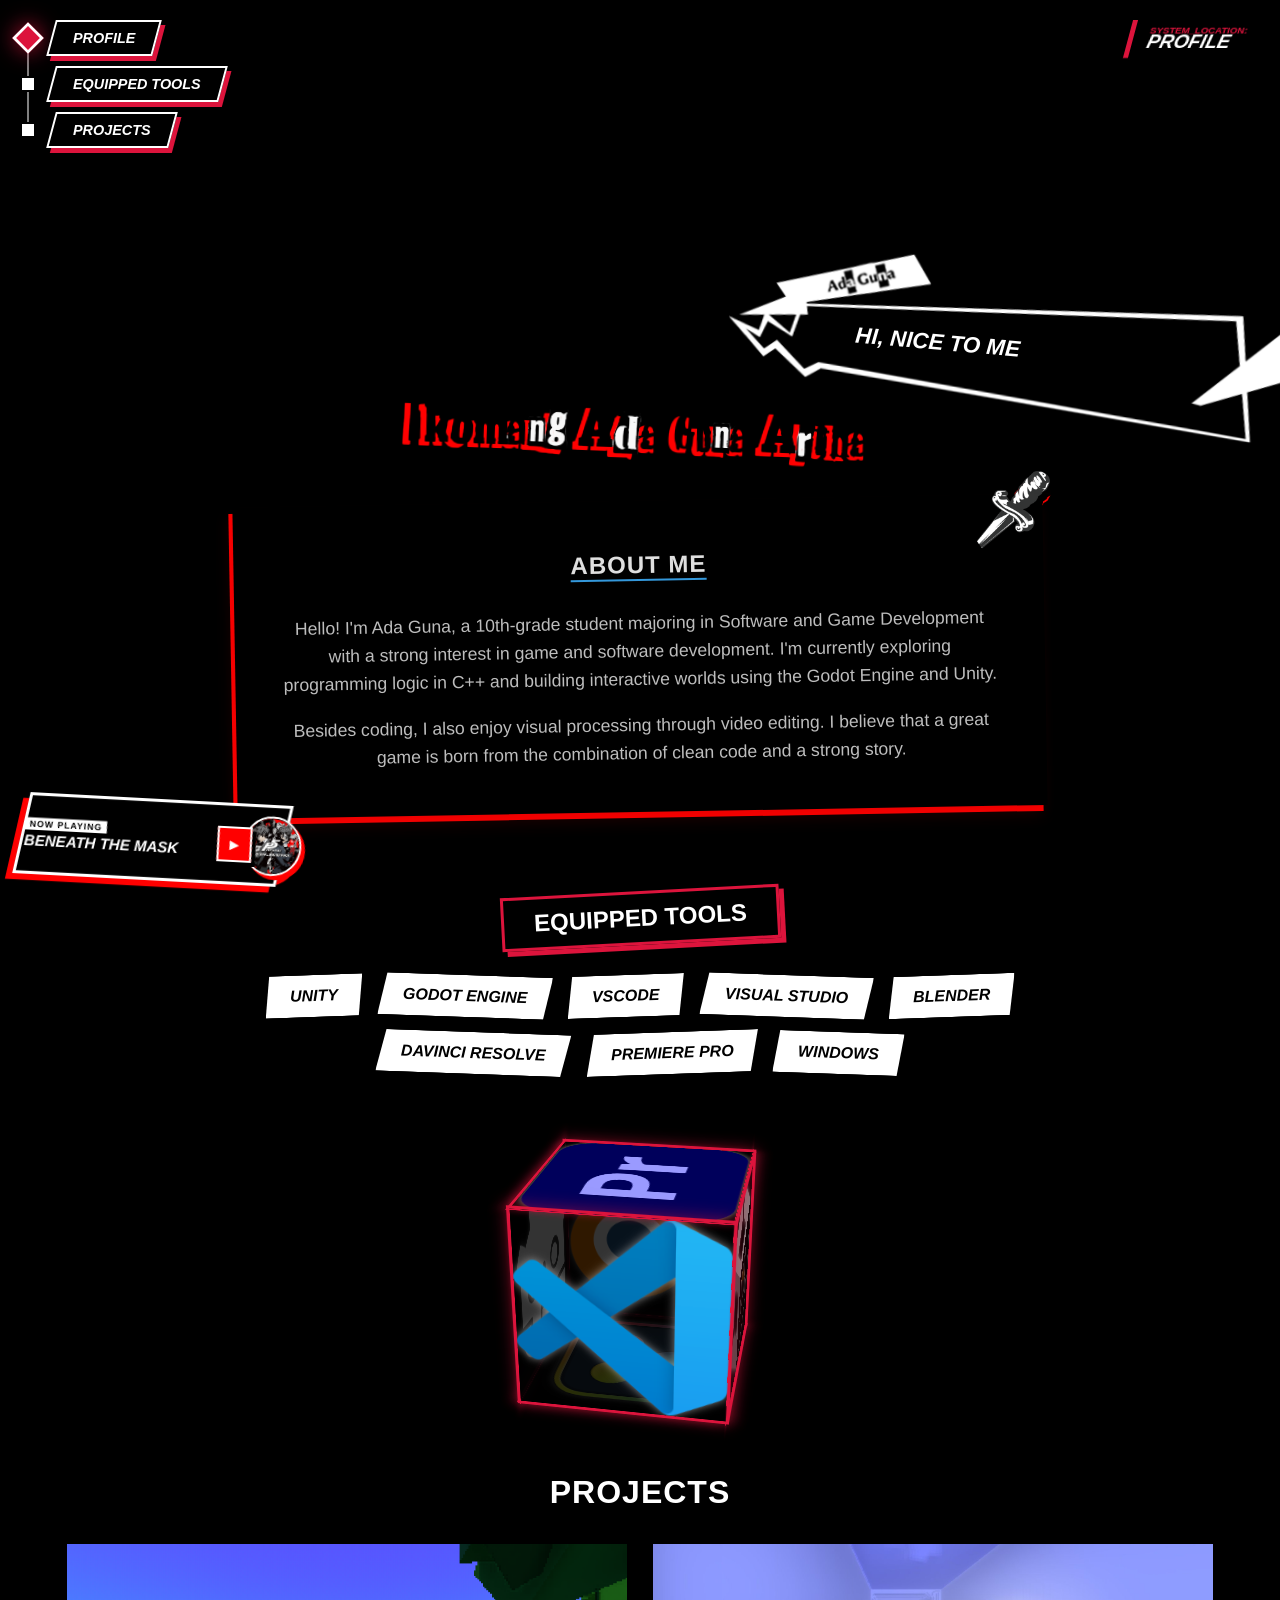
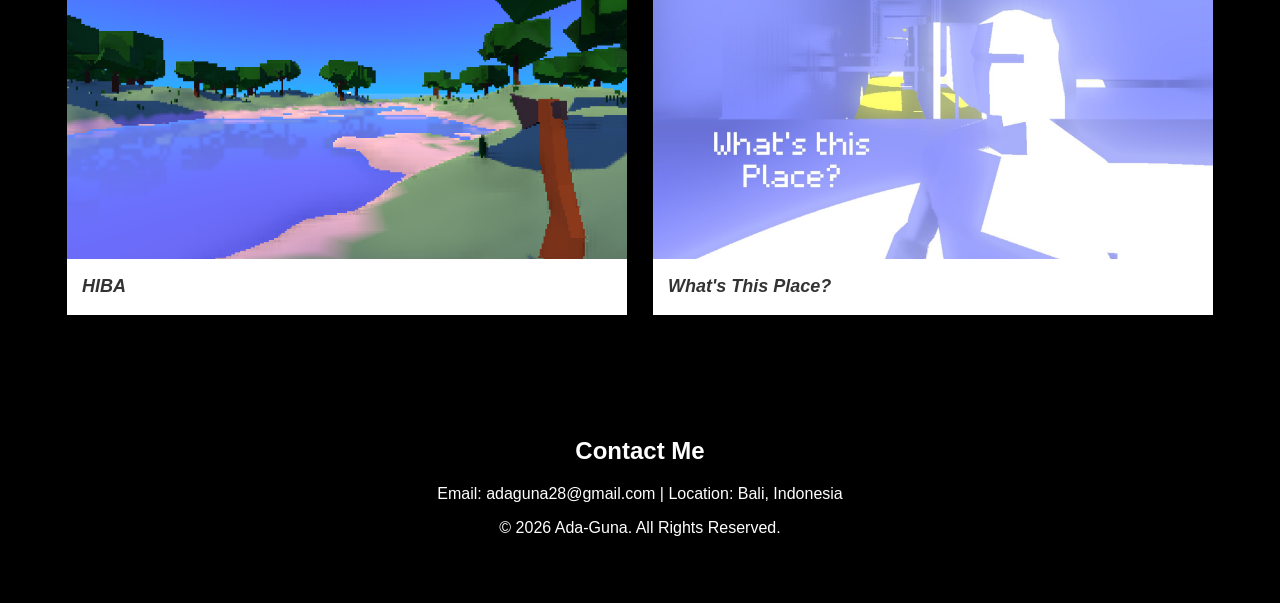
==== commit aa6280ad: "Update index.html" ====
--- a/index.html
+++ b/index.html
@@ -149,7 +149,7 @@
         </div>
 
         <div class="music-box" id="musicBoxContainer">
-            <audio id="musicPlayer" src="assets/" loop></audio>
+            <audio id="musicPlayer" src="assets/beneath-the-mask-instrumental-version.mp3" loop></audio>
             
             <div class="music-info-p5">
                 <span class="music-status-tag">NOW PLAYING</span>
--- a/style.css
+++ b/style.css
@@ -346,12 +346,28 @@
     position: absolute;
     top: 0;
     left: -100%; 
-    width: 43%;  
+    width: 75%;  
     height: 100%;
     background: #dc143c;
     transform: skewX(-15deg);
     transition: all 0.5s cubic-bezier(0.19, 1, 0.22, 1);
     z-index: 1;
+}
+
+/* Styling Link di Dalam Modal */
+#modalDescription a {
+    color: #272727 !important; /* Warna merah khas P5 */
+    text-decoration: underline;
+    font-weight: bold;
+    cursor: pointer;
+    position: relative;
+    z-index: 1010; /* Berada di atas lapisan teks modal biasa */
+    pointer-events: auto !important; /* Memaksa browser mengizinkan klik */
+}
+
+#modalDescription a:hover {
+    color: #ffffff !important;
+    background-color: #ff0000; /* Efek invert saat diarahkan cursor */
 }
 
 .project-card:hover .project-title-wrapper::before {
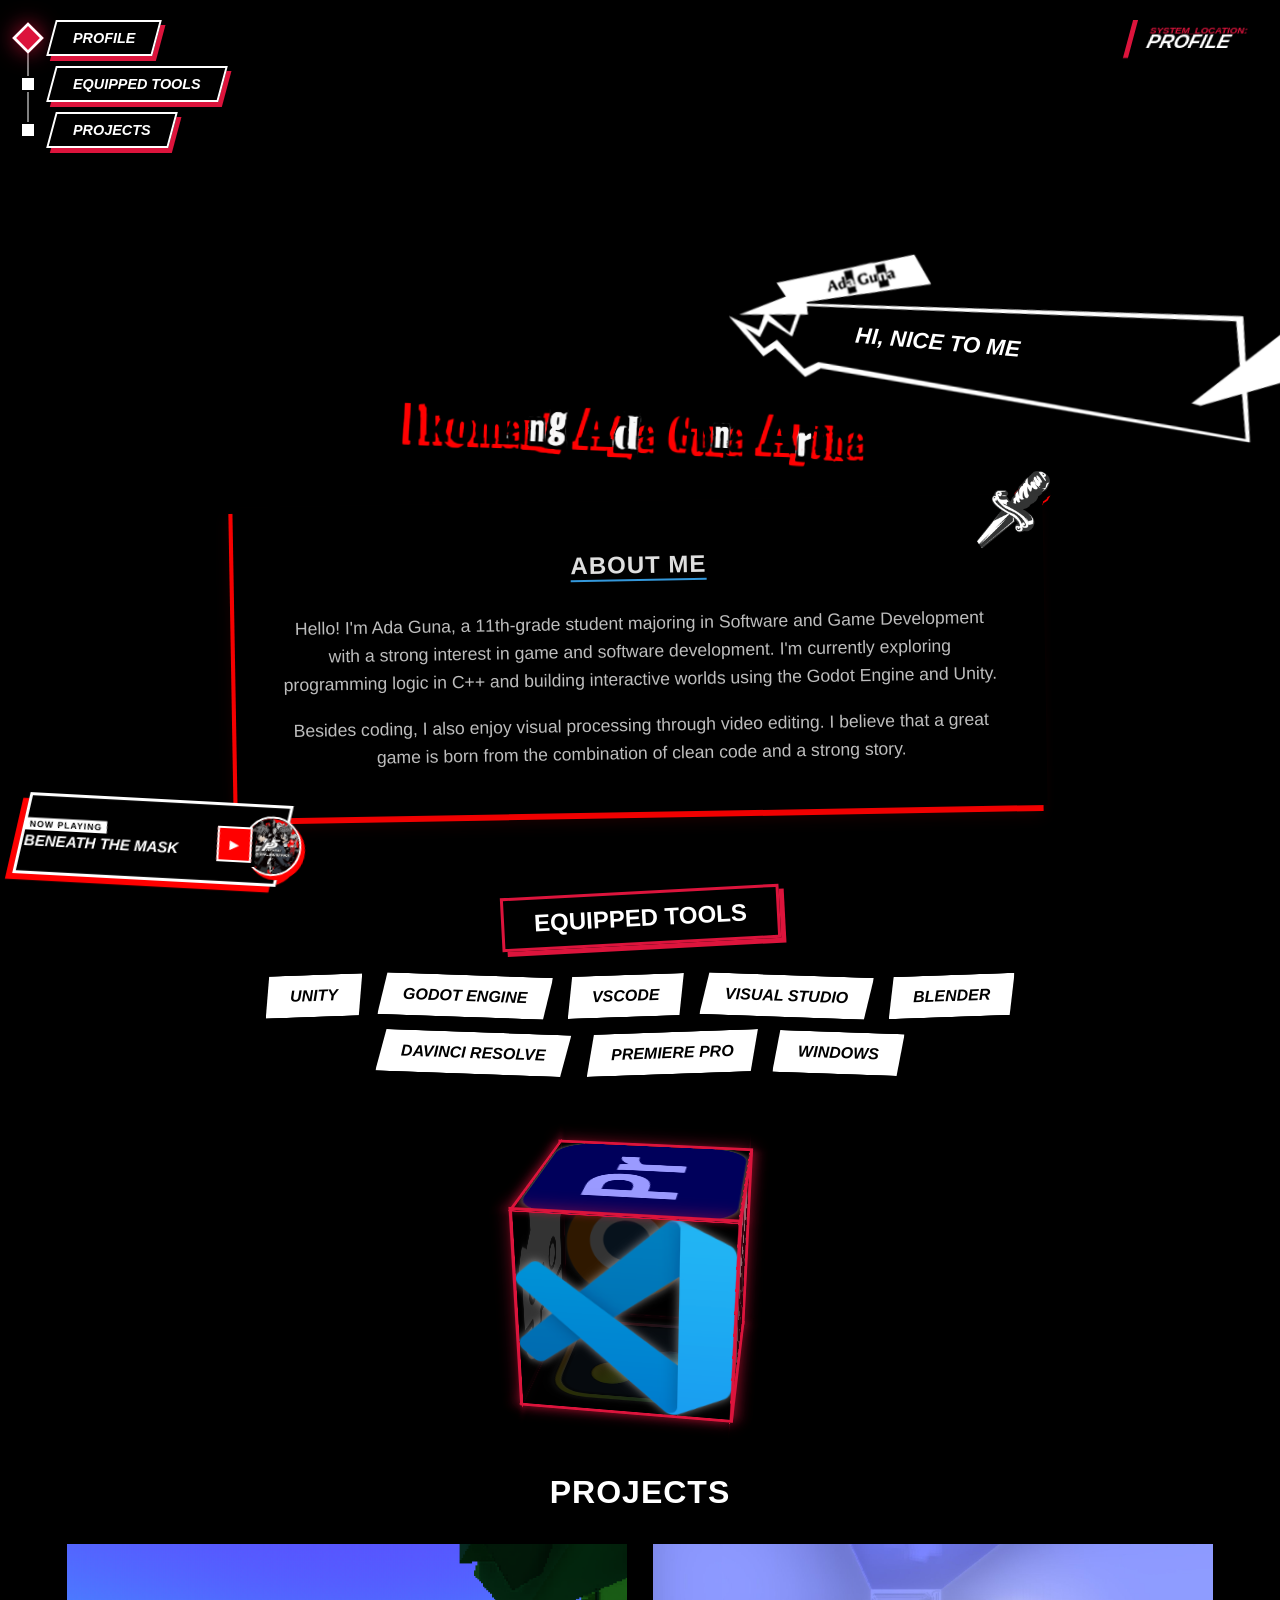
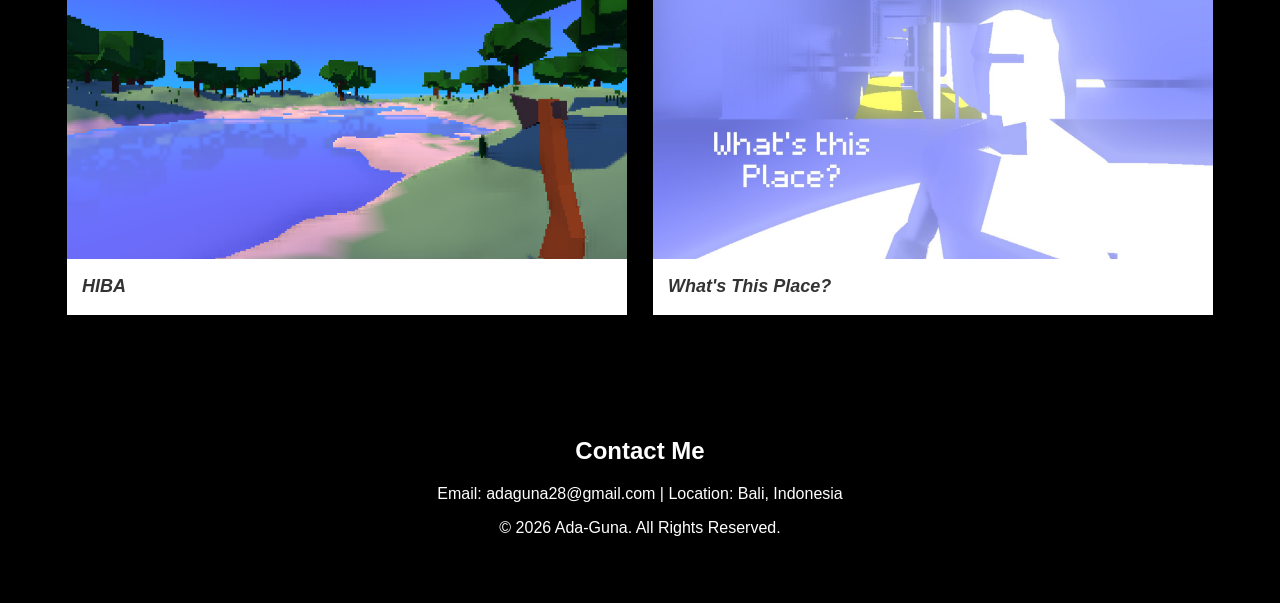
==== commit 3ec06b85: "Change student grade from 10th to 11th Updated student grade from 10th to 11th in the About Me secti" ====
--- a/index.html
+++ b/index.html
@@ -69,7 +69,7 @@
             <div class="about-container">
                 <h2 class="stats-title">About Me</h2>
                 <p class="stats-text">
-                    Hello! I'm Ada Guna, a 10th-grade student majoring in Software and Game Development with a strong interest in game and software development.
+                    Hello! I'm Ada Guna, a 11th-grade student majoring in Software and Game Development with a strong interest in game and software development.
                     I'm currently exploring programming logic in C++ and building interactive worlds using the Godot Engine and Unity.
                 </p>
                 <p class="stats-text">
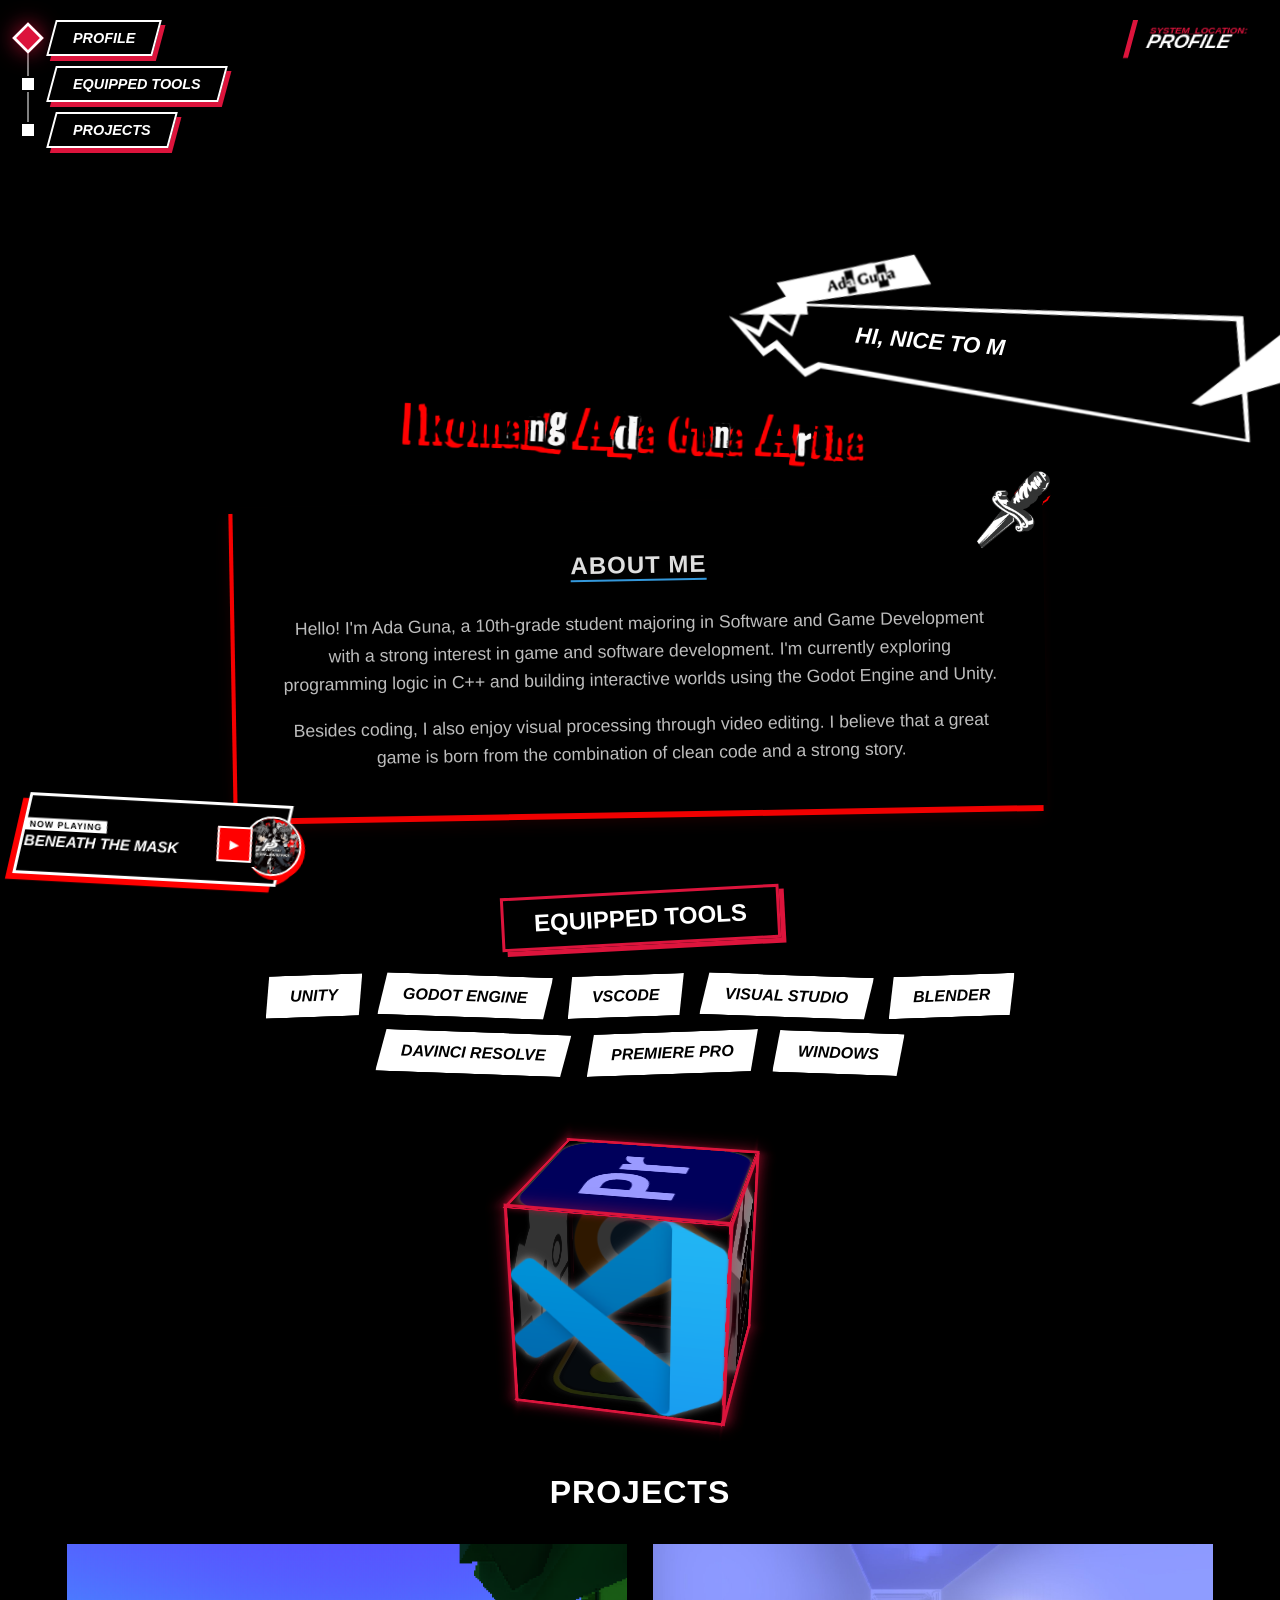
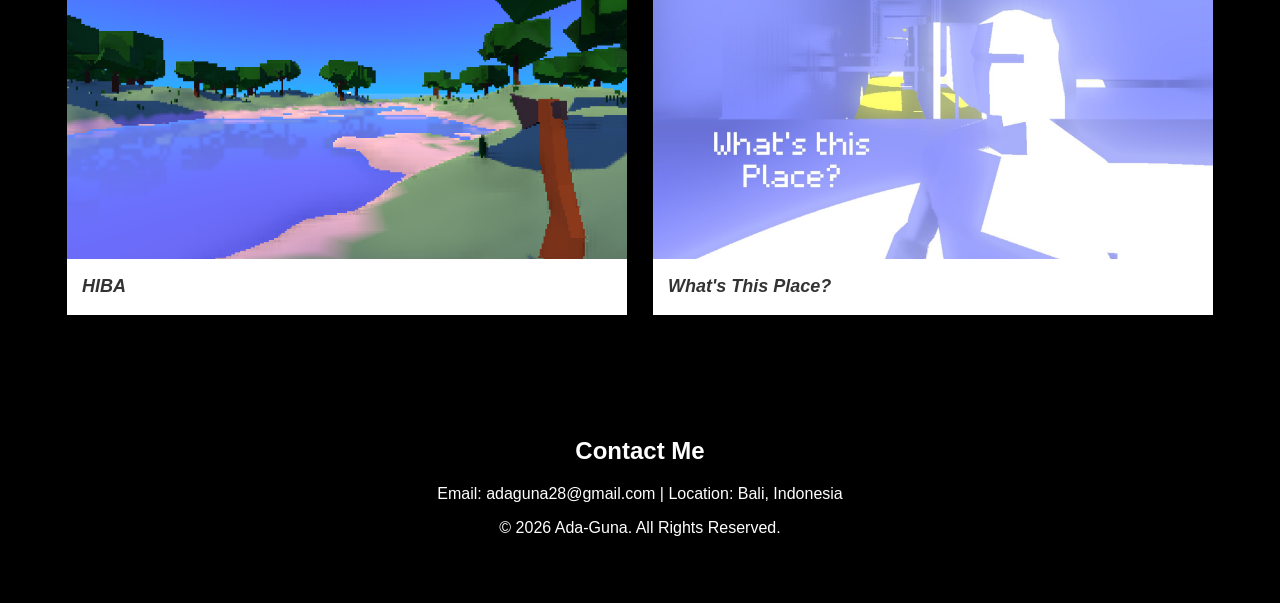
==== commit c4d88fb0: "Update index.html" ====
--- a/index.html
+++ b/index.html
@@ -56,7 +56,7 @@
             </div>
 
             <div class="p5-photo-wrapper">
-                <img src="assets/photoport.jpeg" alt="Foto Profil Guna" class="foto-profil-p5">
+                <img src="assets/photoport.png" alt="Foto Profil Guna" class="foto-profil-p5">
                 <img src="assets/bubbleText.png" alt="P5 Text Bubble" class="p5-bubble-image">
                 <div id="bubbleTypingText" class="p5-bubble-text-content"></div>
             </div>
@@ -69,7 +69,7 @@
             <div class="about-container">
                 <h2 class="stats-title">About Me</h2>
                 <p class="stats-text">
-                    Hello! I'm Ada Guna, a 11th-grade student majoring in Software and Game Development with a strong interest in game and software development.
+                    Hello! I'm Ada Guna, a 10th-grade student majoring in Software and Game Development with a strong interest in game and software development.
                     I'm currently exploring programming logic in C++ and building interactive worlds using the Godot Engine and Unity.
                 </p>
                 <p class="stats-text">
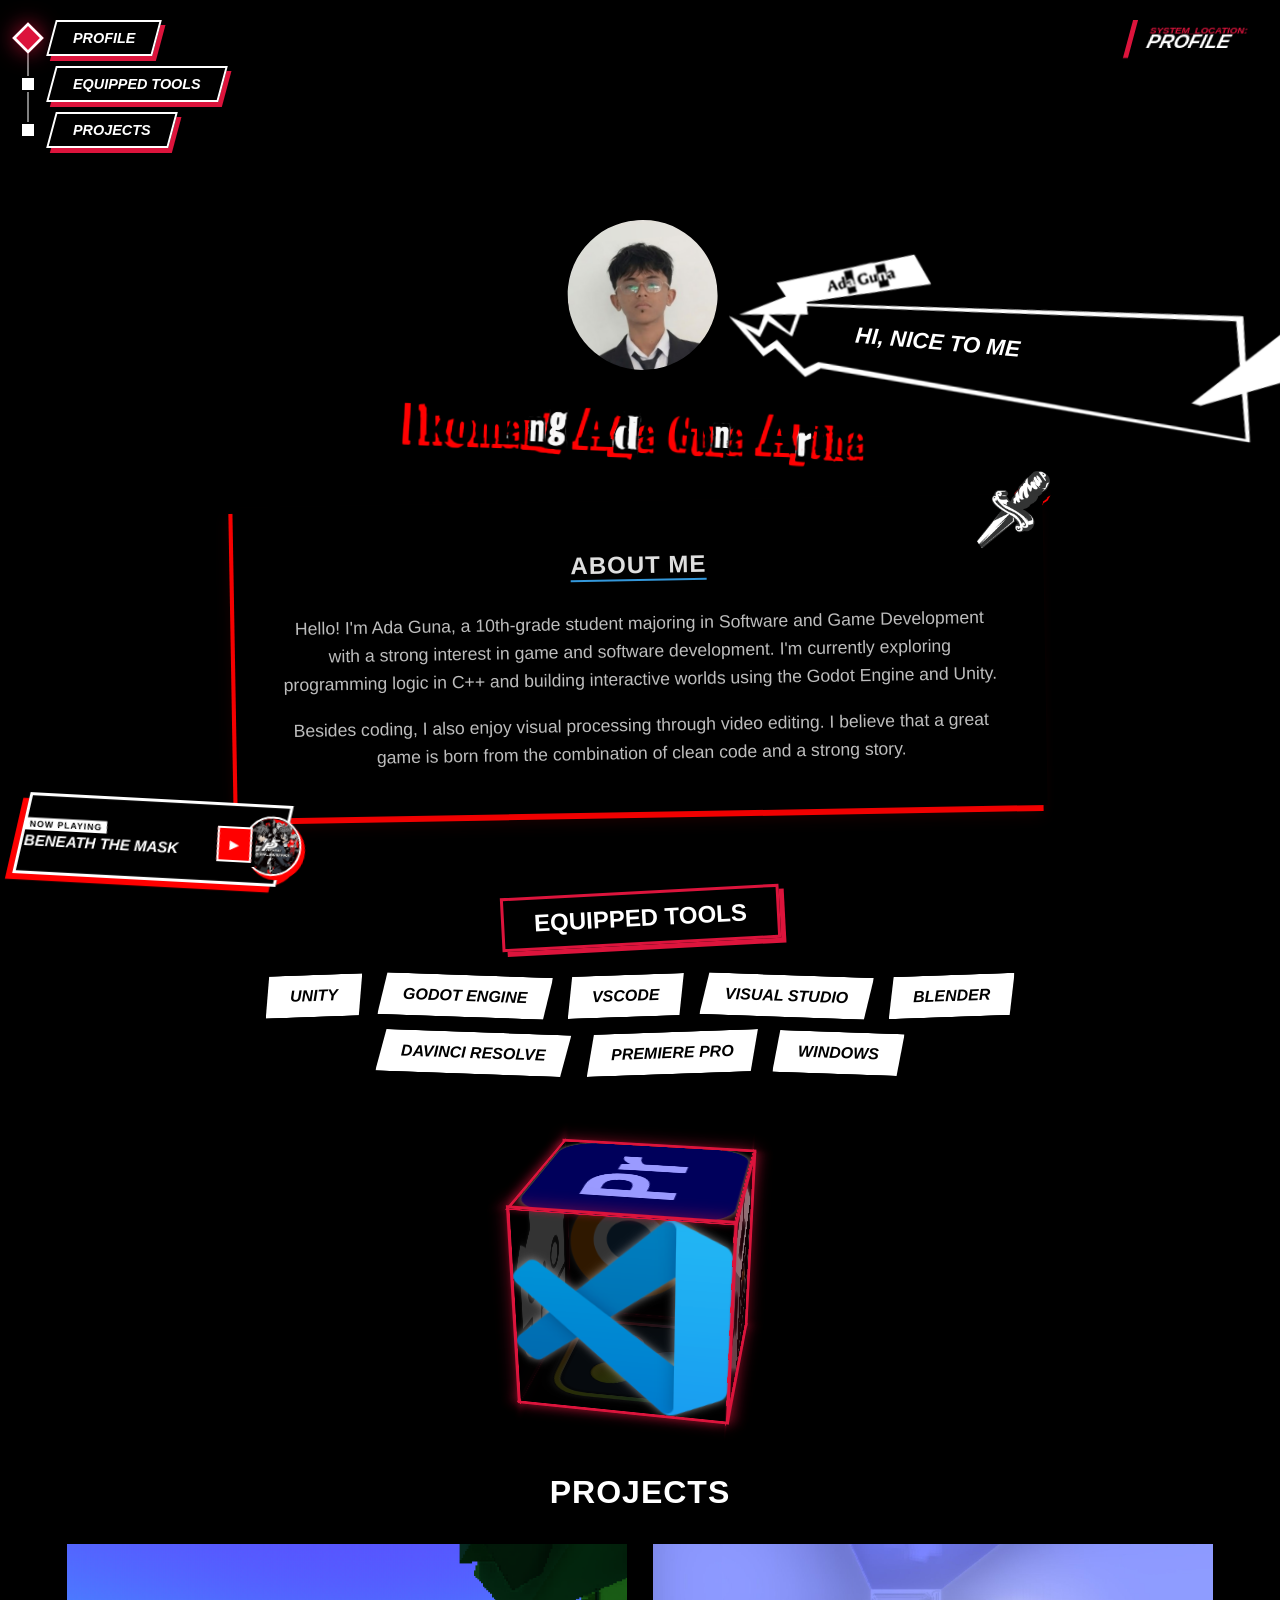
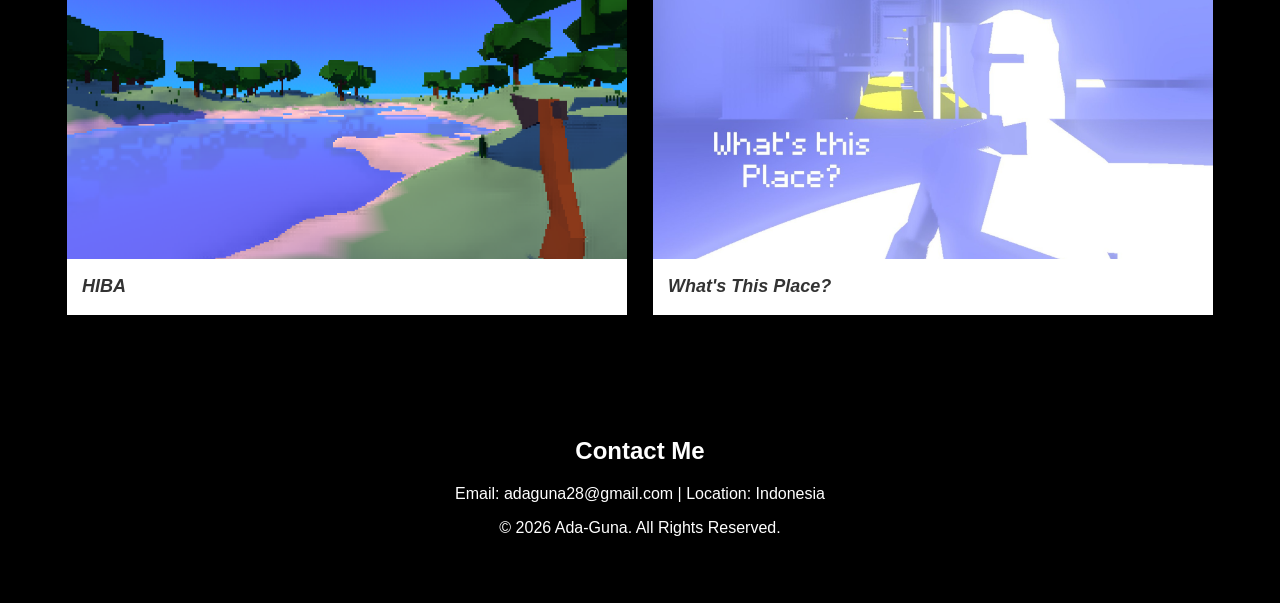
==== commit 64898a56: "Update index.html" ====
--- a/index.html
+++ b/index.html
@@ -166,7 +166,7 @@
 
     <footer id="contact">
         <h2>Contact Me</h2>
-        <p>Email: adaguna28@gmail.com | Location: Bali, Indonesia</p>
+        <p>Email: adaguna28@gmail.com | Location: Indonesia</p>
         <p>&copy; 2026 Ada-Guna. All Rights Reserved.</p>
     </footer>
 
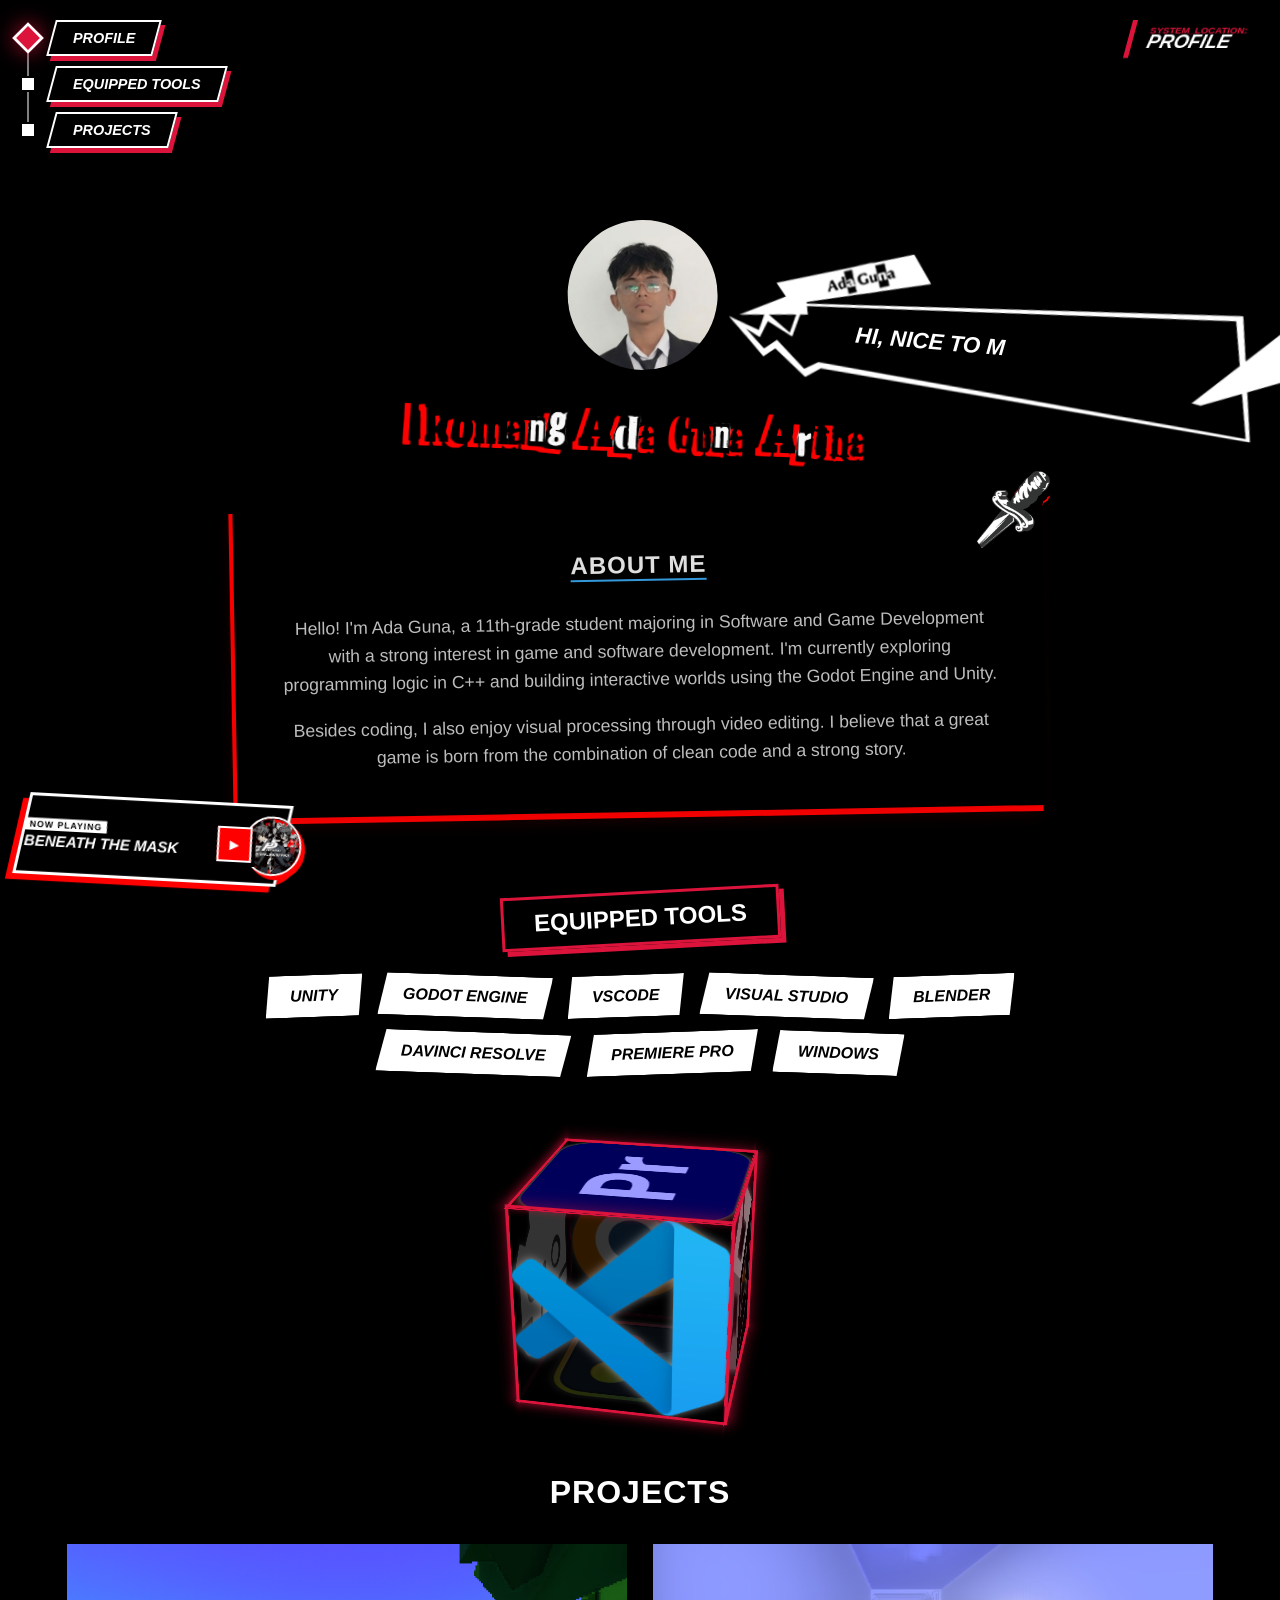
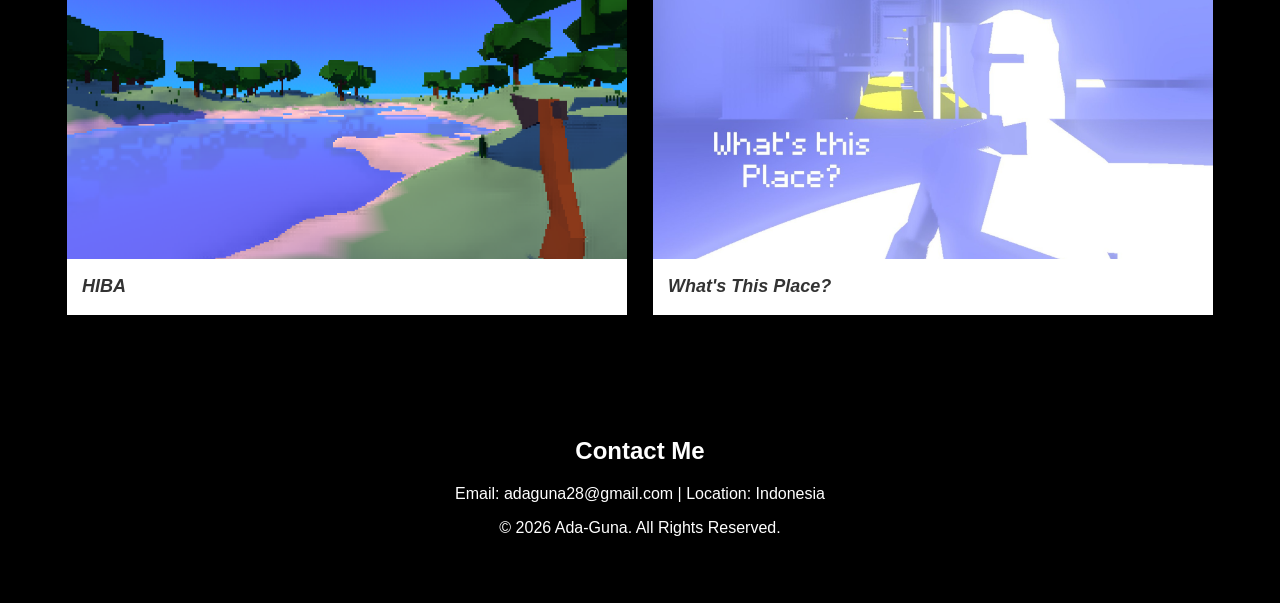
==== commit ba59dec9: "Update index.html" ====
--- a/index.html
+++ b/index.html
@@ -69,7 +69,7 @@
             <div class="about-container">
                 <h2 class="stats-title">About Me</h2>
                 <p class="stats-text">
-                    Hello! I'm Ada Guna, a 10th-grade student majoring in Software and Game Development with a strong interest in game and software development.
+                    Hello! I'm Ada Guna, a 11th-grade student majoring in Software and Game Development with a strong interest in game and software development.
                     I'm currently exploring programming logic in C++ and building interactive worlds using the Godot Engine and Unity.
                 </p>
                 <p class="stats-text">
